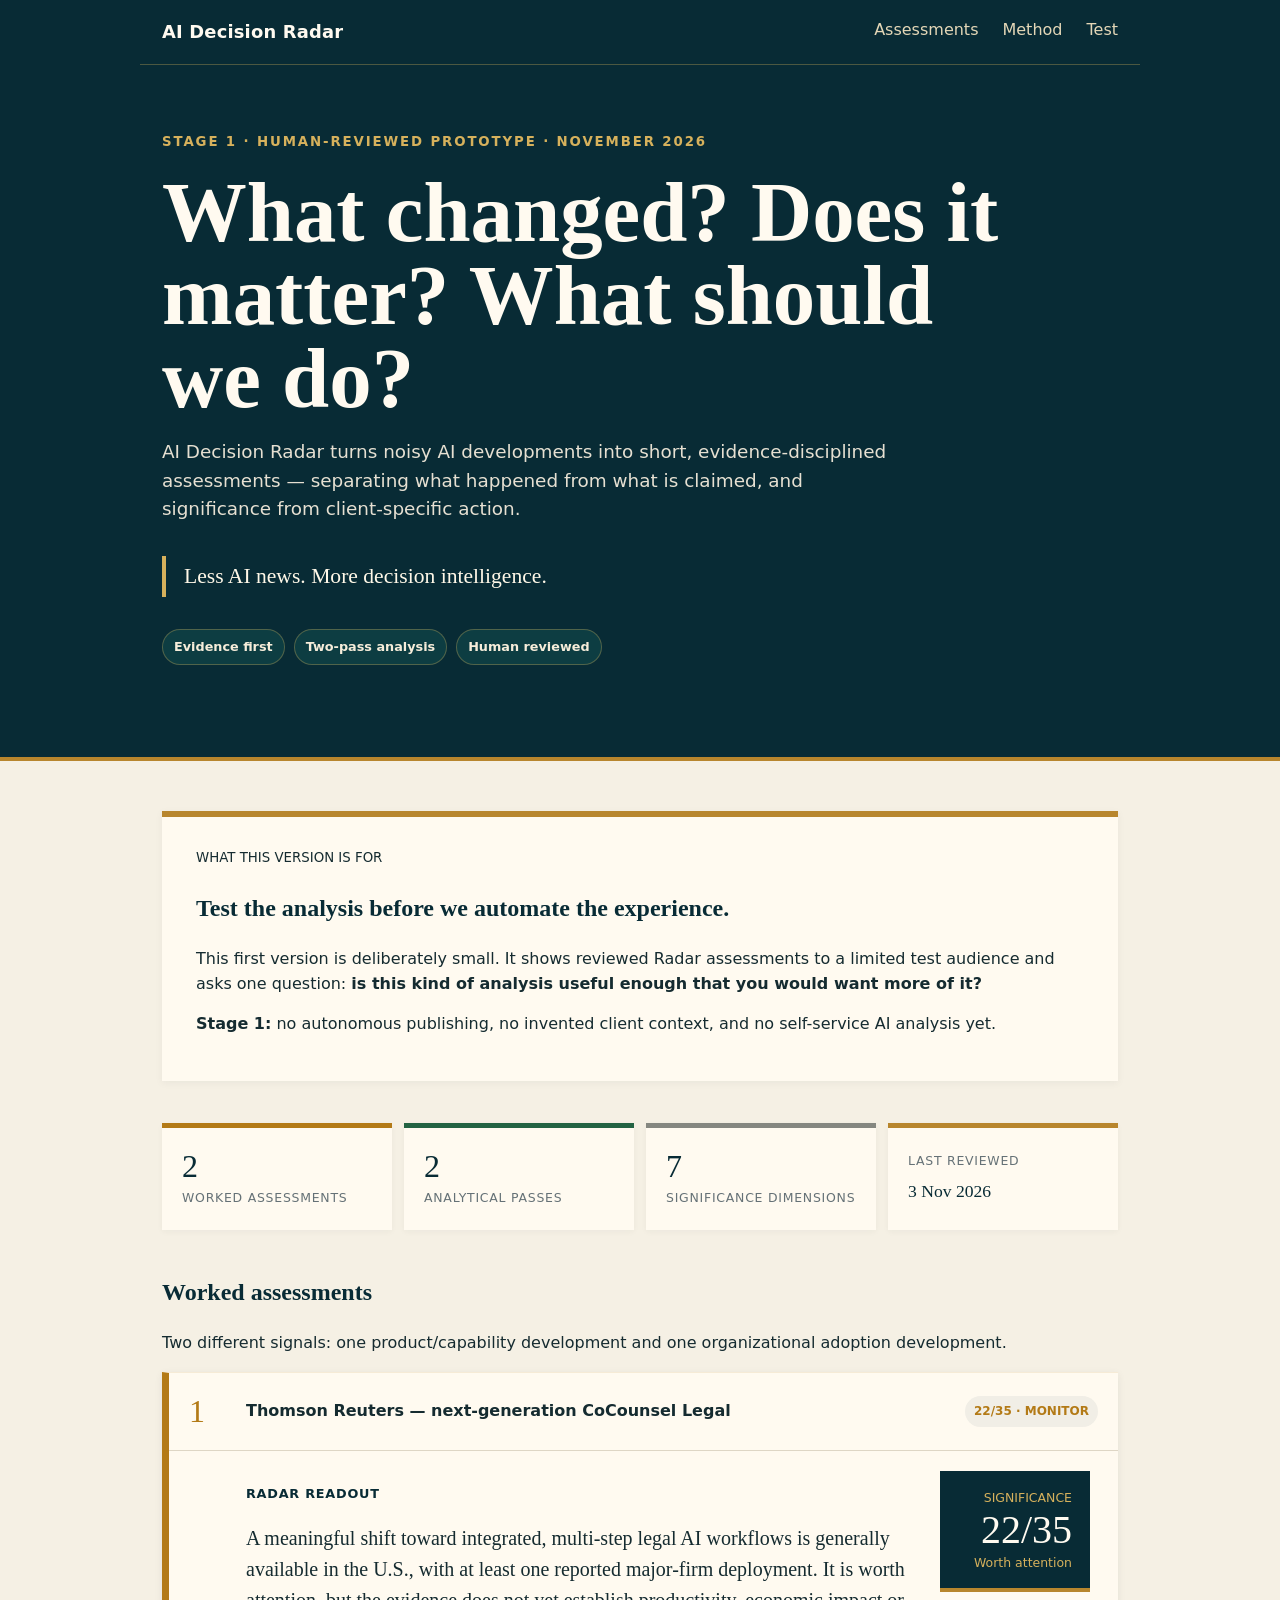
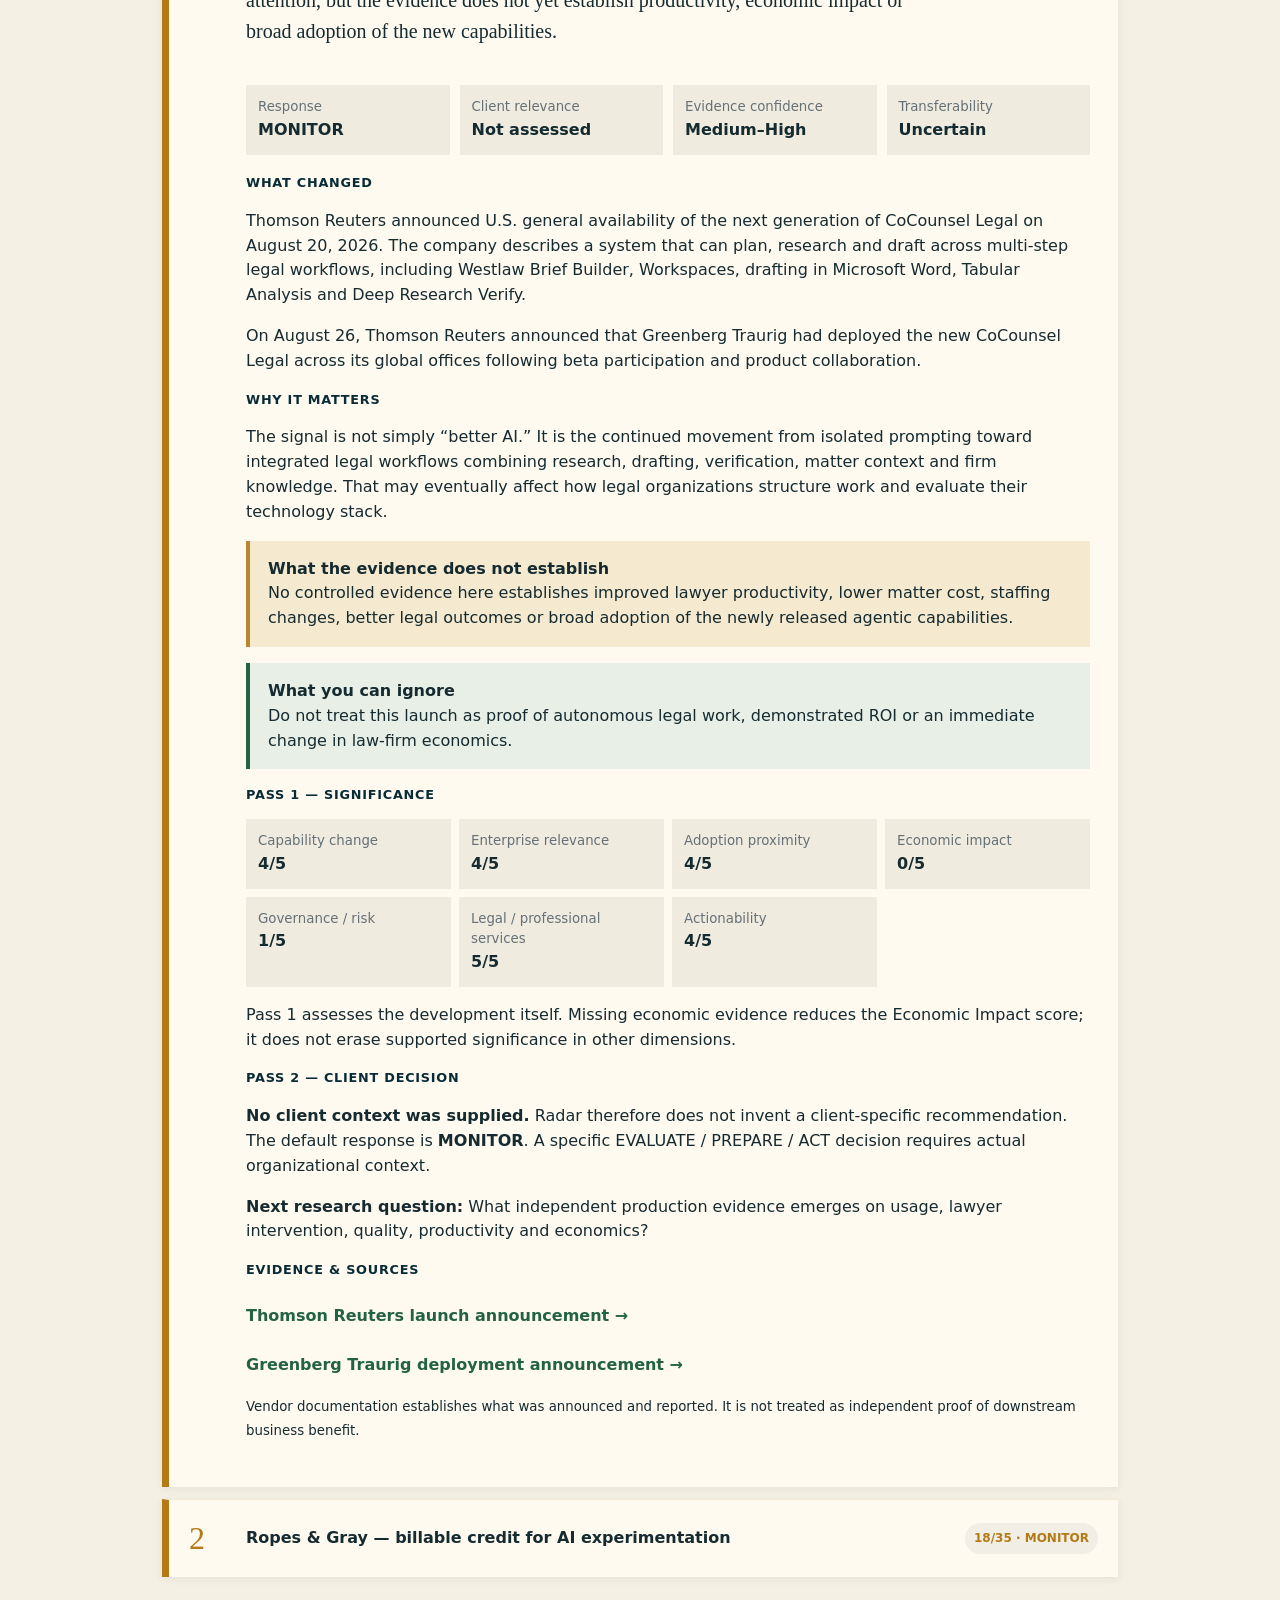
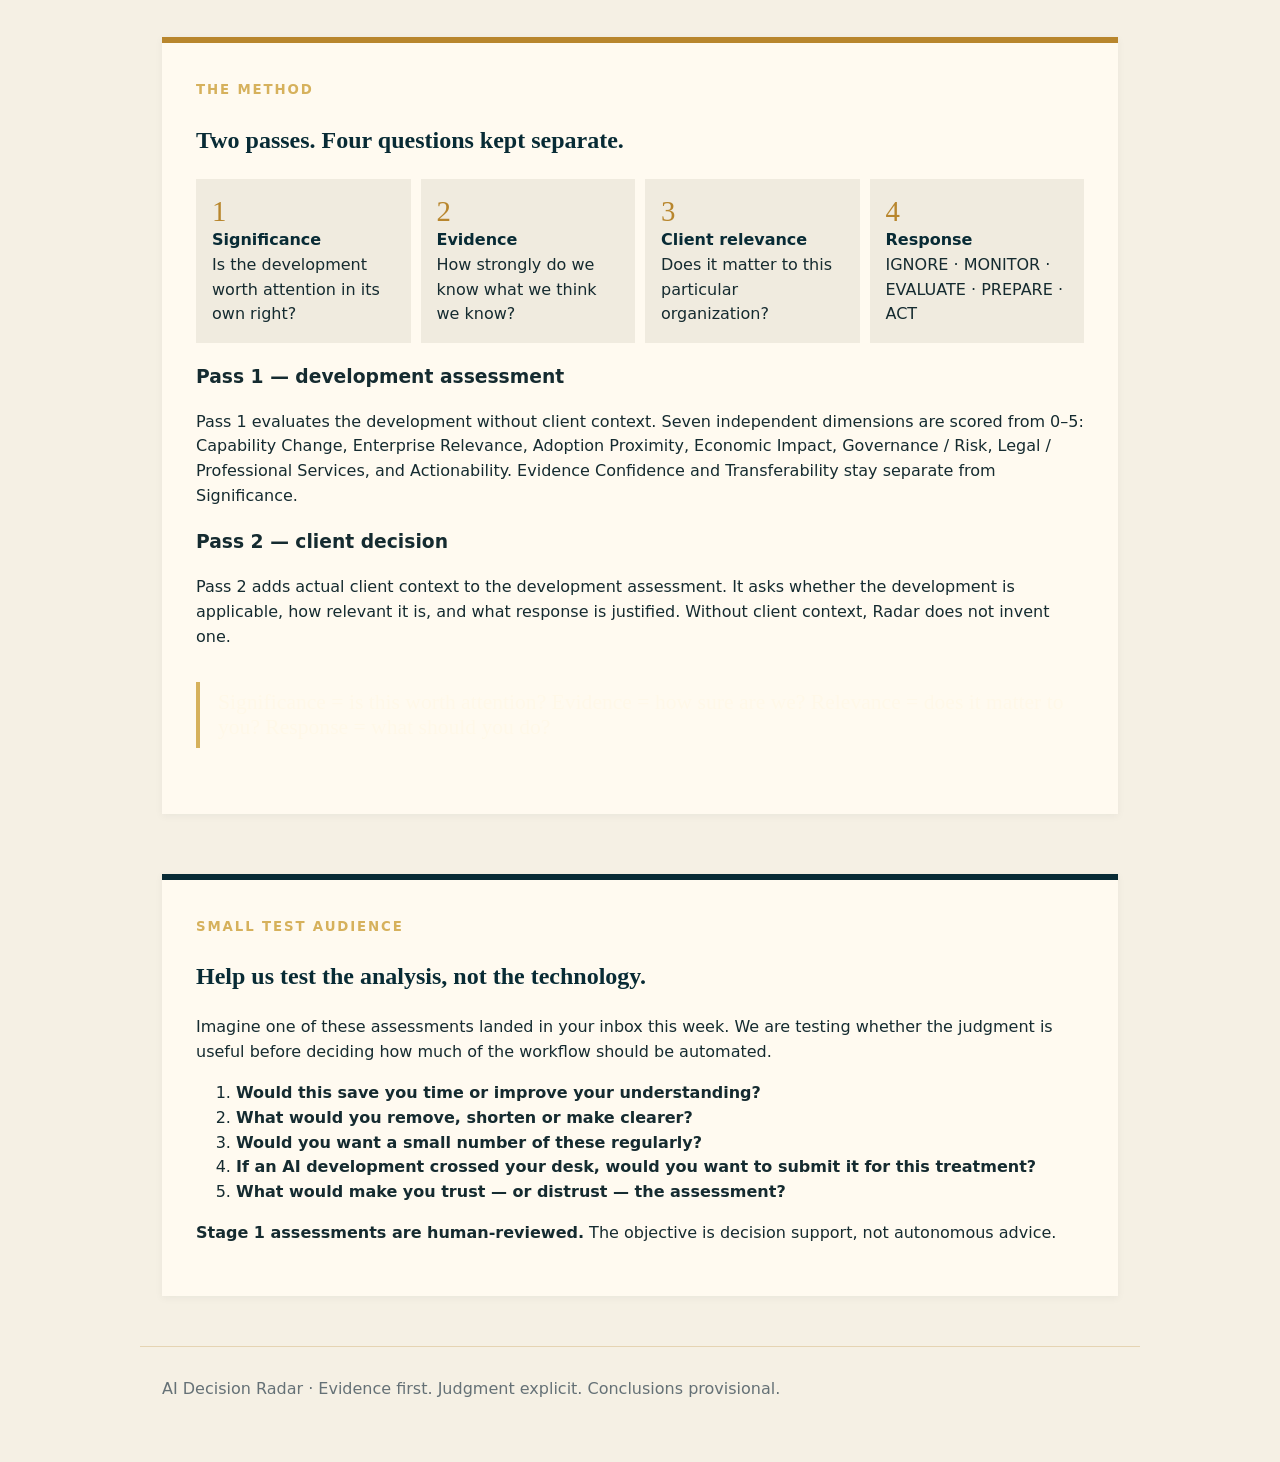
==== radar/index.html @ f551fff0 "Add AI Decision Radar Stage 1 prototype" ====
<!doctype html>
<html lang="en">
<head>
<meta charset="utf-8">
<meta name="viewport" content="width=device-width,initial-scale=1">
<meta name="description" content="AI Decision Radar — Stage 1 human-reviewed prototype.">
<title>AI Decision Radar — Stage 1</title>
<link rel="stylesheet" href="../styles.css">
<style>
.radar-note{background:#fffaf0;border-top:6px solid #b8862d;padding:28px 34px;margin:0 0 42px;box-shadow:0 2px 8px #082b350d}
.signal-head{display:grid;grid-template-columns:1fr auto;gap:18px;align-items:start}
.signal-score{background:#082b35;color:#fffaf0;padding:14px 18px;min-width:150px;text-align:right;border-bottom:4px solid #b8862d}
.signal-score strong{display:block;font:2.5rem Georgia;line-height:1}.signal-score span{font-size:.78rem;color:#d6b15c}
.four{display:grid;grid-template-columns:repeat(4,1fr);gap:10px;margin:18px 0}
.four div,.score7 div{background:#f0ebdf;padding:12px}
.four small,.score7 small{display:block;color:#657176}.score7{display:grid;grid-template-columns:repeat(4,1fr);gap:8px;margin:14px 0}
.call{padding:16px 18px;border-left:4px solid #b8862d;background:#f5ead0;margin:16px 0}.good{border-left-color:#236343;background:#e8efe7}
.method4{display:grid;grid-template-columns:repeat(4,1fr);gap:10px}.method4 div{background:#f0ebdf;padding:16px}.method4 b{display:block;font:1.8rem Georgia;color:#b8862d}.method4 strong{display:block;color:#082b35}
@media(max-width:700px){.signal-head,.four,.score7,.method4{grid-template-columns:1fr 1fr}.signal-score{text-align:left}}
@media(max-width:460px){.signal-head,.four,.score7,.method4{grid-template-columns:1fr}}
</style>
</head>
<body>
<header>
<nav><b>AI Decision Radar</b><a href="#assessments">Assessments</a><a href="#method">Method</a><a href="#test">Test</a></nav>
<section class="hero">
<small>STAGE 1 · HUMAN-REVIEWED PROTOTYPE · NOVEMBER 2026</small>
<h1>What changed? Does it matter? What should we do?</h1>
<p>AI Decision Radar turns noisy AI developments into short, evidence-disciplined assessments — separating what happened from what is claimed, and significance from client-specific action.</p>
<blockquote>Less AI news. More decision intelligence.</blockquote>
<p class="legend"><i>Evidence first</i><i>Two-pass analysis</i><i>Human reviewed</i></p>
</section>
</header>

<main>
<section class="radar-note">
<small>WHAT THIS VERSION IS FOR</small>
<h2>Test the analysis before we automate the experience.</h2>
<p>This first version is deliberately small. It shows reviewed Radar assessments to a limited test audience and asks one question: <b>is this kind of analysis useful enough that you would want more of it?</b></p>
<p><b>Stage 1:</b> no autonomous publishing, no invented client context, and no self-service AI analysis yet.</p>
</section>

<section class="dashboard">
<div class="metric emerging"><strong>2</strong><span>Worked assessments</span></div>
<div class="metric established"><strong>2</strong><span>Analytical passes</span></div>
<div class="metric speculative"><strong>7</strong><span>Significance dimensions</span></div>
<div class="metric updated"><span>Last reviewed</span><strong>3 Nov 2026</strong></div>
</section>

<section id="assessments">
<h2>Worked assessments</h2>
<p>Two different signals: one product/capability development and one organizational adoption development.</p>

<details class="rung emerging" open>
<summary><span>1</span><strong>Thomson Reuters — next-generation CoCounsel Legal</strong><em>22/35 · MONITOR</em></summary>
<div>
<div class="signal-head">
<div>
<h3>Radar readout</h3>
<p class="lead">A meaningful shift toward integrated, multi-step legal AI workflows is generally available in the U.S., with at least one reported major-firm deployment. It is worth attention, but the evidence does not yet establish productivity, economic impact or broad adoption of the new capabilities.</p>
</div>
<div class="signal-score"><span>SIGNIFICANCE</span><strong>22/35</strong><span>Worth attention</span></div>
</div>

<div class="four">
<div><small>Response</small><b>MONITOR</b></div>
<div><small>Client relevance</small><b>Not assessed</b></div>
<div><small>Evidence confidence</small><b>Medium–High</b></div>
<div><small>Transferability</small><b>Uncertain</b></div>
</div>

<h3>What changed</h3>
<p>Thomson Reuters announced U.S. general availability of the next generation of CoCounsel Legal on August 20, 2026. The company describes a system that can plan, research and draft across multi-step legal workflows, including Westlaw Brief Builder, Workspaces, drafting in Microsoft Word, Tabular Analysis and Deep Research Verify.</p>
<p>On August 26, Thomson Reuters announced that Greenberg Traurig had deployed the new CoCounsel Legal across its global offices following beta participation and product collaboration.</p>

<h3>Why it matters</h3>
<p>The signal is not simply “better AI.” It is the continued movement from isolated prompting toward integrated legal workflows combining research, drafting, verification, matter context and firm knowledge. That may eventually affect how legal organizations structure work and evaluate their technology stack.</p>

<div class="call"><b>What the evidence does not establish</b><br>No controlled evidence here establishes improved lawyer productivity, lower matter cost, staffing changes, better legal outcomes or broad adoption of the newly released agentic capabilities.</div>
<div class="call good"><b>What you can ignore</b><br>Do not treat this launch as proof of autonomous legal work, demonstrated ROI or an immediate change in law-firm economics.</div>

<h3>Pass 1 — significance</h3>
<div class="score7">
<div><small>Capability change</small><b>4/5</b></div>
<div><small>Enterprise relevance</small><b>4/5</b></div>
<div><small>Adoption proximity</small><b>4/5</b></div>
<div><small>Economic impact</small><b>0/5</b></div>
<div><small>Governance / risk</small><b>1/5</b></div>
<div><small>Legal / professional services</small><b>5/5</b></div>
<div><small>Actionability</small><b>4/5</b></div>
</div>
<p>Pass 1 assesses the development itself. Missing economic evidence reduces the Economic Impact score; it does not erase supported significance in other dimensions.</p>

<h3>Pass 2 — client decision</h3>
<p><b>No client context was supplied.</b> Radar therefore does not invent a client-specific recommendation. The default response is <b>MONITOR</b>. A specific EVALUATE / PREPARE / ACT decision requires actual organizational context.</p>
<p><b>Next research question:</b> What independent production evidence emerges on usage, lawyer intervention, quality, productivity and economics?</p>

<h3>Evidence & sources</h3>
<p><a class="record-link" href="https://www.thomsonreuters.com/en/press-releases/2026/august/thomson-reuters-launches-next-generation-of-cocounsel-legal-the-ai-ecosystem-built-for-legal-professionals" target="_blank" rel="noopener">Thomson Reuters launch announcement →</a></p>
<p><a class="record-link" href="https://www.thomsonreuters.com/en/press-releases/2026/august/greenberg-traurig-deploys-the-next-generation-of-cocounsel-legal" target="_blank" rel="noopener">Greenberg Traurig deployment announcement →</a></p>
<p><small>Vendor documentation establishes what was announced and reported. It is not treated as independent proof of downstream business benefit.</small></p>
</div>
</details>

<details class="rung emerging">
<summary><span>2</span><strong>Ropes &amp; Gray — billable credit for AI experimentation</strong><em>18/35 · MONITOR</em></summary>
<div>
<div class="signal-head">
<div>
<h3>Radar readout</h3>
<p class="lead">There is no technology breakthrough here. The signal is organizational: a major firm is changing the incentives around AI learning and experimentation by allowing substantial billable-hour credit. That may matter more to real adoption than another product announcement, but it does not establish ROI or an industry-wide shift.</p>
</div>
<div class="signal-score"><span>SIGNIFICANCE</span><strong>18/35</strong><span>Adoption signal</span></div>
</div>

<div class="four">
<div><small>Response</small><b>MONITOR</b></div>
<div><small>Client relevance</small><b>Not assessed</b></div>
<div><small>Evidence confidence</small><b>Medium–High</b></div>
<div><small>Transferability</small><b>Unknown</b></div>
</div>

<h3>What changed</h3>
<p>Reuters reported on October 8, 2026 that Ropes &amp; Gray would allow more than 1,000 associates and counsel to count up to 100 hours of AI experimentation and training toward annual billing requirements. The report said the firm had devoted more than 35,000 associate hours to AI work during 2026.</p>

<h3>Why it matters</h3>
<p>Billable-hour expectations create a practical disincentive to spend time learning tools whose value is not yet certain. Crediting AI experimentation changes that incentive structure and treats AI fluency as professional development rather than extracurricular innovation work. This is an adoption signal, not a capability signal.</p>

<div class="call"><b>What the evidence does not establish</b><br>The reported investment of lawyer time does not establish higher profitability, better legal work, lower staffing requirements, improved productivity or client benefit.</div>
<div class="call good"><b>What you can ignore</b><br>Do not translate “35,000 hours invested” into demonstrated ROI. It is evidence of commitment and experimentation, not evidence of economic return.</div>

<h3>Pass 1 — significance</h3>
<div class="score7">
<div><small>Capability change</small><b>0/5</b></div>
<div><small>Enterprise relevance</small><b>4/5</b></div>
<div><small>Adoption proximity</small><b>4/5</b></div>
<div><small>Economic impact</small><b>0/5</b></div>
<div><small>Governance / risk</small><b>1/5</b></div>
<div><small>Legal / professional services</small><b>5/5</b></div>
<div><small>Actionability</small><b>4/5</b></div>
</div>
<p>The framework can score an organizational change as significant even when Capability Change is zero. The dimensions are independent.</p>

<h3>Pass 2 — client decision</h3>
<p><b>No client context was supplied.</b> Radar does not infer that another firm should copy the policy. The default response is <b>MONITOR</b>.</p>
<p><b>Next research question:</b> Do comparable firms change billable-credit systems, evaluation criteria or training structures — and do any publish evidence of resulting productivity or client-delivery effects?</p>

<h3>Evidence & sources</h3>
<p><a class="record-link" href="https://www.reuters.com/legal/legalindustry/law-firms-give-lawyers-time-off-billing-grind-test-drive-ai-2026-10-08/" target="_blank" rel="noopener">Reuters reporting, 8 Oct 2026 →</a></p>
<p><small>The policy is evidence of investment and changed incentives. It is not treated as evidence that AI has already produced the business benefits firms hope to achieve.</small></p>
</div>
</details>
</section>

<section class="panel" id="method">
<small>THE METHOD</small>
<h2>Two passes. Four questions kept separate.</h2>
<div class="method4">
<div><b>1</b><strong>Significance</strong><span>Is the development worth attention in its own right?</span></div>
<div><b>2</b><strong>Evidence</strong><span>How strongly do we know what we think we know?</span></div>
<div><b>3</b><strong>Client relevance</strong><span>Does it matter to this particular organization?</span></div>
<div><b>4</b><strong>Response</strong><span>IGNORE · MONITOR · EVALUATE · PREPARE · ACT</span></div>
</div>
<h3>Pass 1 — development assessment</h3>
<p>Pass 1 evaluates the development without client context. Seven independent dimensions are scored from 0–5: Capability Change, Enterprise Relevance, Adoption Proximity, Economic Impact, Governance / Risk, Legal / Professional Services, and Actionability. Evidence Confidence and Transferability stay separate from Significance.</p>
<h3>Pass 2 — client decision</h3>
<p>Pass 2 adds actual client context to the development assessment. It asks whether the development is applicable, how relevant it is, and what response is justified. Without client context, Radar does not invent one.</p>
<blockquote>Significance = is this worth attention? Evidence = how sure are we? Relevance = does it matter to you? Response = what should you do?</blockquote>
</section>

<section class="panel" id="test">
<small>SMALL TEST AUDIENCE</small>
<h2>Help us test the analysis, not the technology.</h2>
<p>Imagine one of these assessments landed in your inbox this week. We are testing whether the judgment is useful before deciding how much of the workflow should be automated.</p>
<ol>
<li><b>Would this save you time or improve your understanding?</b></li>
<li><b>What would you remove, shorten or make clearer?</b></li>
<li><b>Would you want a small number of these regularly?</b></li>
<li><b>If an AI development crossed your desk, would you want to submit it for this treatment?</b></li>
<li><b>What would make you trust — or distrust — the assessment?</b></li>
</ol>
<p><b>Stage 1 assessments are human-reviewed.</b> The objective is decision support, not autonomous advice.</p>
</section>
</main>

<footer>AI Decision Radar · Evidence first. Judgment explicit. Conclusions provisional.</footer>
</body>
</html>
---- styles.css ----
*{box-sizing:border-box}:root{--cream:#f5f0e4;--paper:#fffaf0;--navy:#082b35;--teal:#0d3d42;--gold:#b8862d;--gold-light:#d6b15c;--green:#236343;--green-soft:#e8efe7;--amber:#b37a16;--amber-soft:#f5ead0;--grey:#858780;--grey-soft:#eeece5;--ink:#152b30;--muted:#657176}body{margin:0;background:var(--cream);color:var(--ink);font:16px/1.55 system-ui,sans-serif}header{background:var(--navy);color:var(--paper);border-bottom:4px solid var(--gold)}nav,main,.hero,footer{max-width:1000px;margin:auto}nav{padding:18px 22px;display:flex;gap:24px;border-bottom:1px solid #d6b15c55}nav b{margin-right:auto;font-size:1.12rem;letter-spacing:.01em}nav a{color:#e4d7b7;text-decoration:none}.hero{padding:64px 22px 74px}.hero small,.panel small{letter-spacing:.14em;font-weight:800;color:var(--gold-light)}h1,h2{font-family:Georgia,serif;color:var(--navy)}header h1{color:var(--paper)}h1{font-size:clamp(2.7rem,7vw,5.3rem);line-height:.98;max-width:850px;margin:.2em 0}.hero>p{max-width:750px;font-size:1.15rem;color:#e6e0d2}blockquote{border-left:4px solid var(--gold-light);margin:32px 0;padding:8px 18px;font:1.35rem Georgia;color:#fff8e8}.legend{display:flex;gap:9px;flex-wrap:wrap}.legend i{font-style:normal;background:var(--teal);border:1px solid #d6b15c55;padding:7px 11px;border-radius:99px;font-size:.8rem;font-weight:700;color:#f6edda}main{padding:50px 22px}.rung{--a:var(--grey);background:var(--paper);margin:12px 0;border-left:7px solid var(--a);box-shadow:0 2px 8px #082b3512;border-top:1px solid #b8862d22}.rung.established{--a:var(--green)}.rung.emerging{--a:var(--amber)}.rung.speculative{--a:var(--grey)}summary{cursor:pointer;display:grid;grid-template-columns:42px 1fr auto;gap:15px;align-items:center;padding:20px;list-style:none}summary span{font:2rem Georgia;color:var(--a)}summary em{font-style:normal;font-size:.75rem;font-weight:800;color:var(--a);background:#f1eee6;padding:6px 9px;border-radius:99px}.rung>div{border-top:1px solid #ded6c5;padding:20px 28px 28px 77px}.rung h3{font-size:.8rem;text-transform:uppercase;letter-spacing:.06em;color:var(--navy)}.panel{margin-top:60px;background:var(--paper);padding:34px;border-top:6px solid var(--navy);box-shadow:0 2px 8px #082b350d}.panel#method{border-top-color:var(--gold)}footer{padding:30px 22px 60px;color:var(--muted);border-top:1px solid #b8862d44}.dashboard{display:grid;grid-template-columns:repeat(4,1fr);gap:12px;margin:0 0 44px}.metric{background:var(--paper);padding:20px;border:0;border-top:5px solid var(--navy);box-shadow:0 2px 6px #082b350a;text-align:left;font:inherit;color:inherit}.metric strong{display:block;font:2rem Georgia;color:var(--navy)}.metric span{font-size:.78rem;text-transform:uppercase;letter-spacing:.06em;color:var(--muted)}.metric.established{border-color:var(--green)}.metric.emerging{border-color:var(--amber)}.metric.speculative{border-color:var(--grey)}.metric.updated{border-color:var(--gold)}.metric.updated strong{font-size:1.1rem;margin-top:8px}.filter-metric{cursor:pointer;transition:transform .15s ease,box-shadow .15s ease,background .15s ease}.filter-metric:hover,.filter-metric:focus-visible{transform:translateY(-2px);box-shadow:0 5px 14px #082b3520;outline:none}.filter-metric.active{background:#f3ead6;box-shadow:0 0 0 2px var(--gold),0 4px 12px #082b3518}.filter-status{margin:-22px 0 20px;padding:10px 14px;background:#eee6d6;border-left:4px solid var(--gold);font-size:.88rem;color:var(--muted)}.record-link{display:inline-block;margin-top:8px;font-weight:750;color:var(--green);text-decoration:none}.record-header nav b a{color:var(--paper)}.record-shell{max-width:860px}.back-link{display:inline-block;margin-bottom:24px;color:var(--muted);text-decoration:none}.record-card{background:var(--paper);box-shadow:0 2px 10px #082b3510;border-top:3px solid var(--gold)}.record-kicker{padding:22px 34px 0;font-size:.75rem;letter-spacing:.12em;font-weight:800;color:var(--gold)}.record-title{padding:4px 34px 30px;border-bottom:1px solid #ded6c5}.record-title h1{font-size:clamp(2.2rem,6vw,4rem);margin:.2em 0}.status{display:inline-block;padding:7px 11px;border-radius:99px;font-size:.8rem;font-weight:800;background:var(--green-soft);color:var(--green)}.record-card section{padding:28px 34px;border-bottom:1px solid #e5dece}.record-card section h2{margin-top:0;font-size:1.45rem}.lead{font:1.25rem/1.55 Georgia}.evidence-item{padding:16px 0;border-bottom:1px solid #e8e1d3}.evidence-item:last-child{border-bottom:0}.evidence-item h3{margin-bottom:4px;color:var(--navy)}.evidence-item h3 small{font-weight:500;color:var(--muted)}.evidence-item p{margin-top:4px}.evidence-item a,.record-card section a{color:var(--green)}.history{padding-left:20px}.record-nav{padding:24px 34px;max-width:none}.record-nav a:last-child{margin-left:auto;color:var(--green)}.record-nav a:first-child{color:var(--muted)}@media(max-width:650px){nav{padding:18px 22px}nav b{font-size:1.35rem;line-height:1.15}nav a{display:none}summary{grid-template-columns:32px 1fr}summary em{grid-column:2;width:max-content}.rung>div{padding:18px}.dashboard{grid-template-columns:1fr 1fr}.metric{min-height:126px}.record-card section,.record-title,.record-kicker{padding-left:22px;padding-right:22px}.record-header nav b a{display:block}}
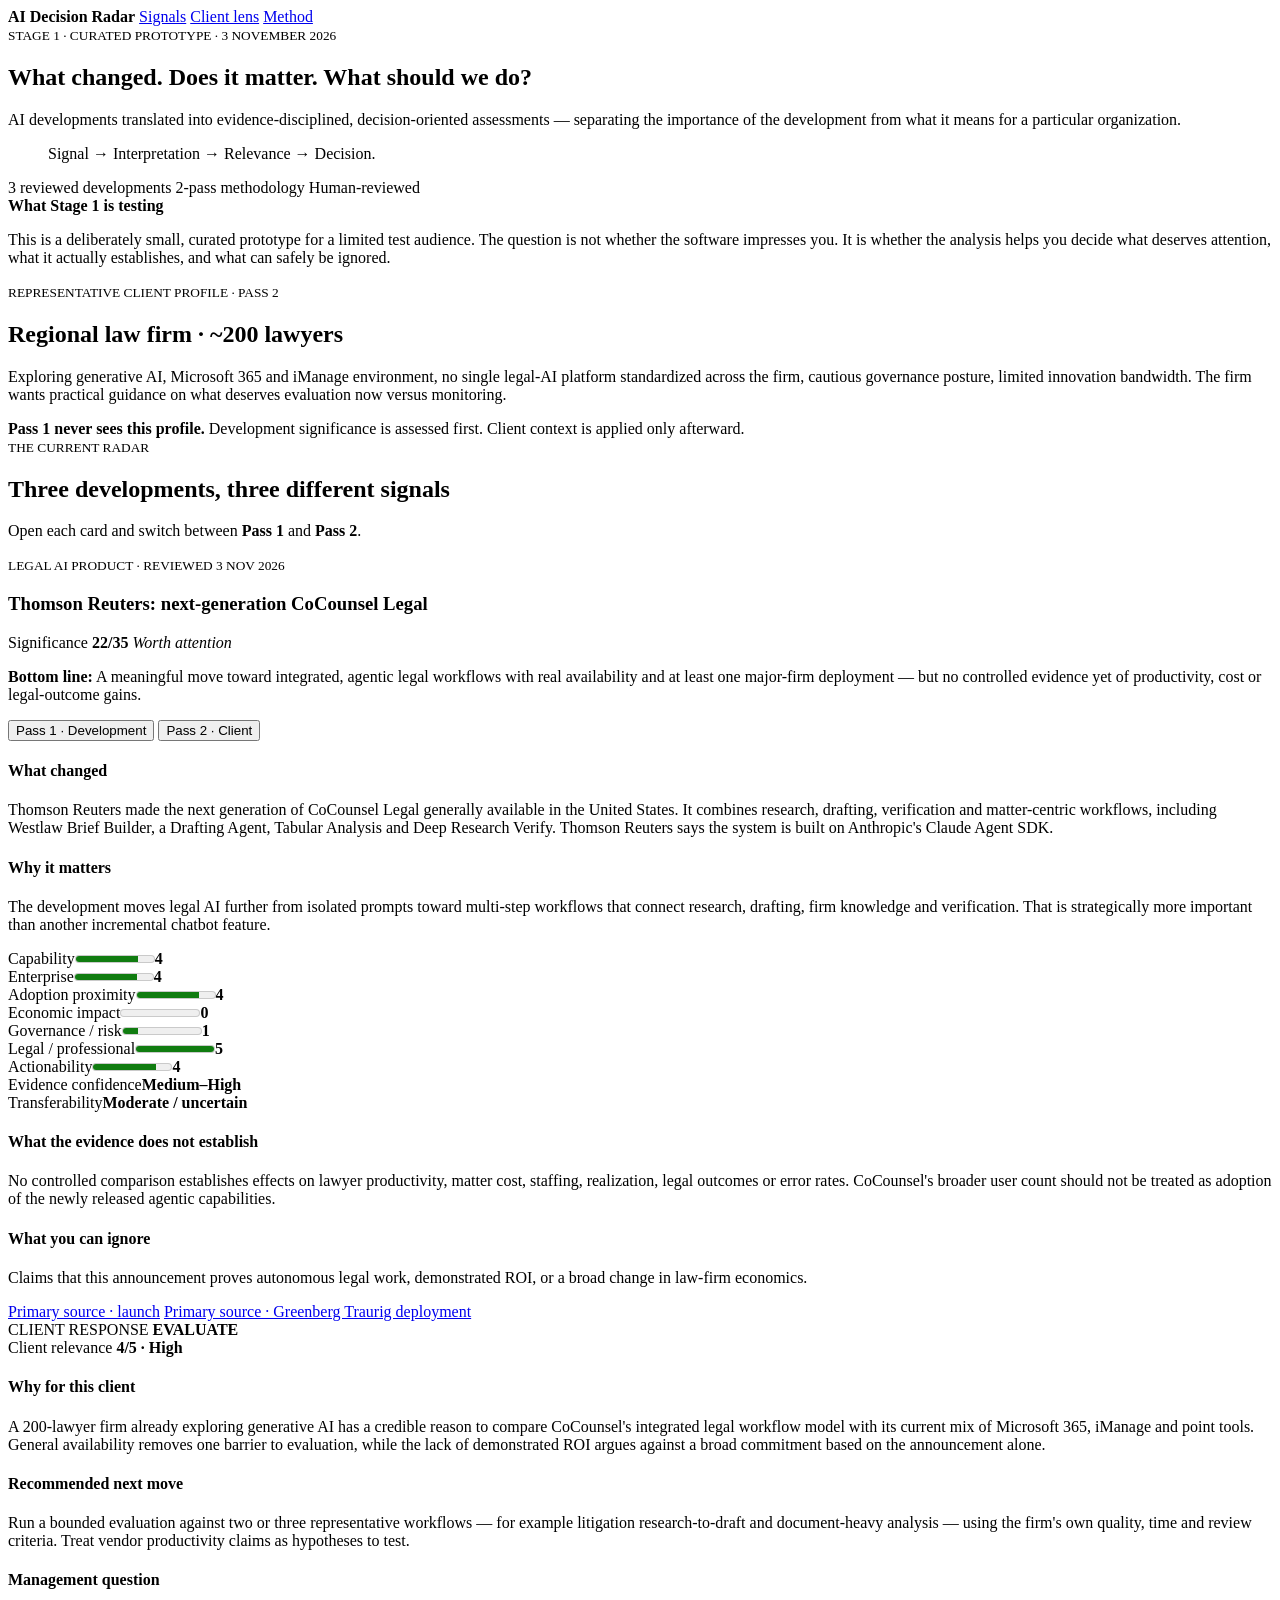
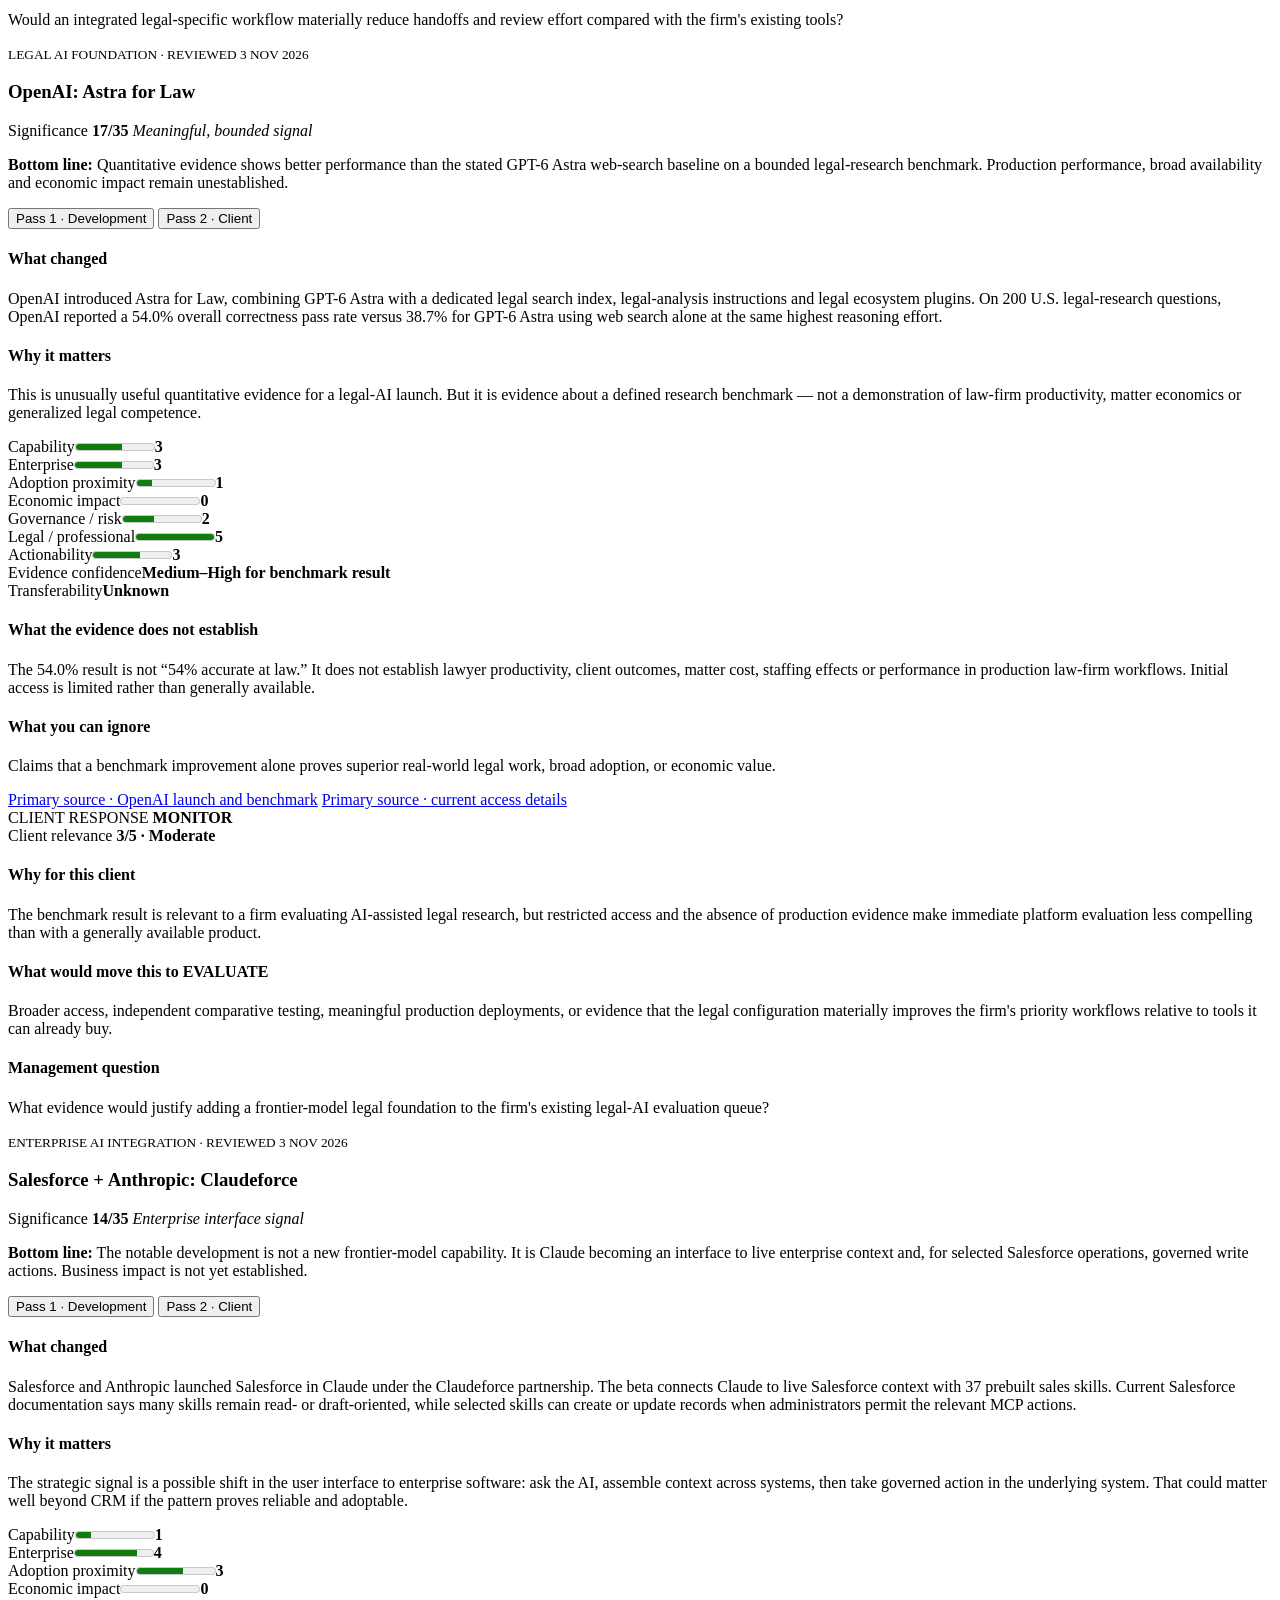
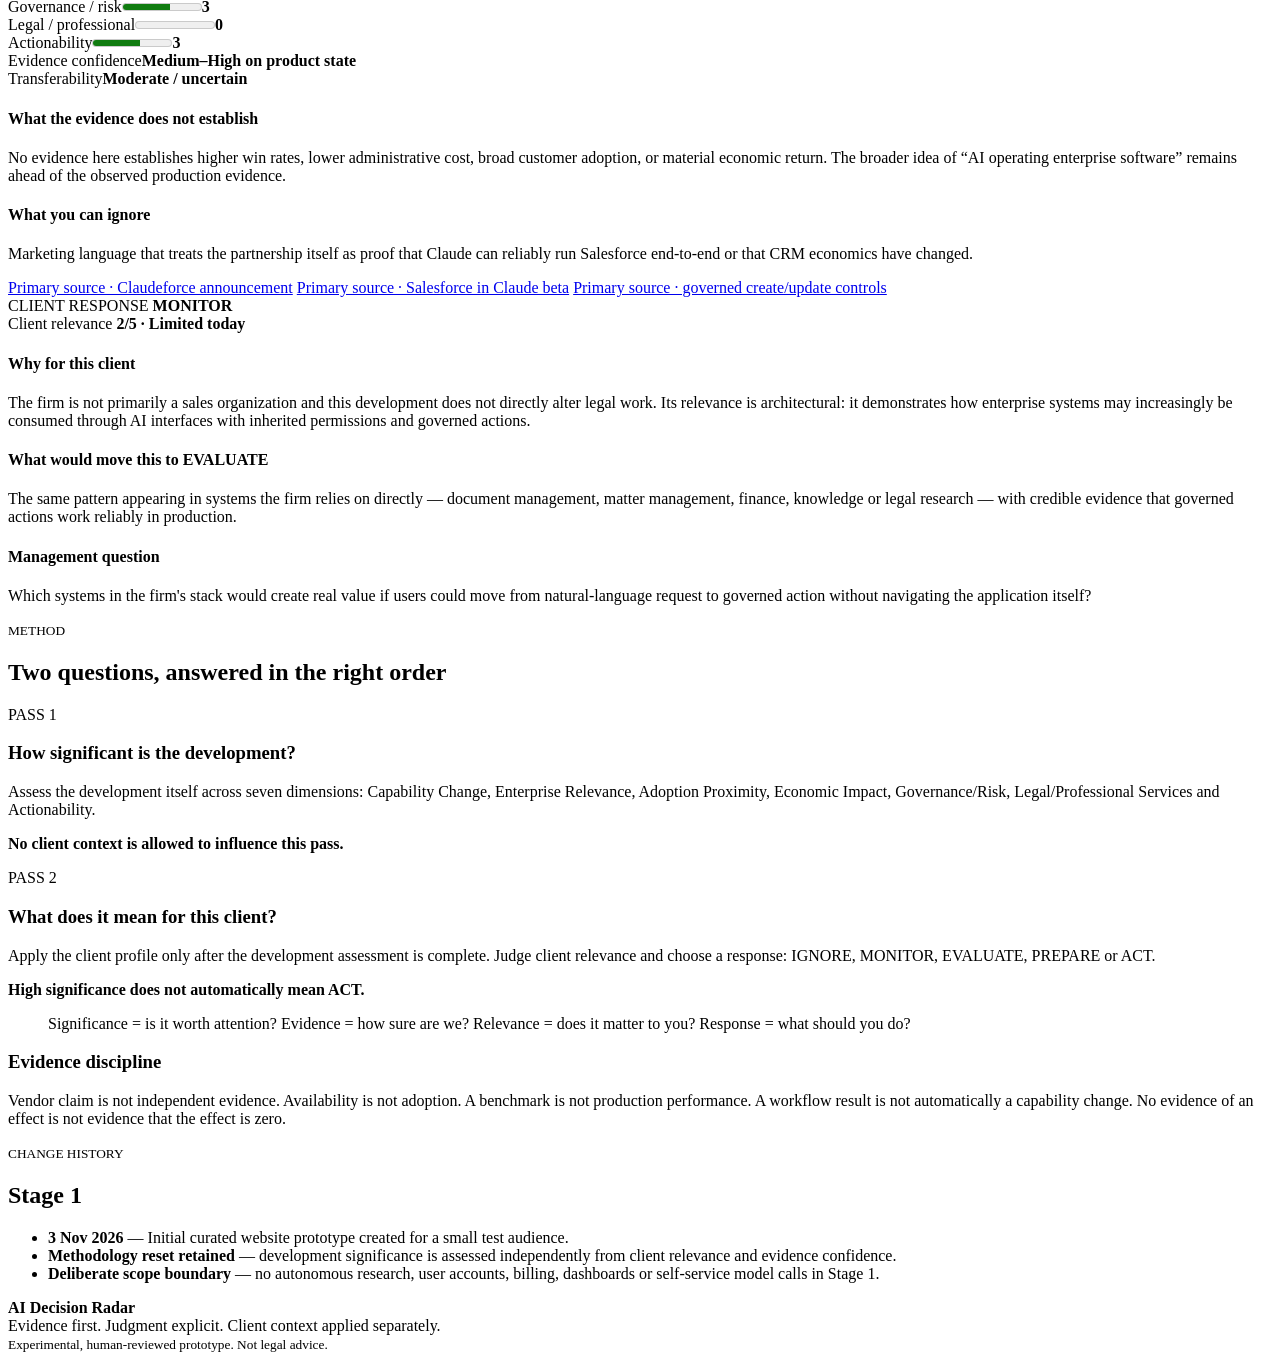
==== commit e83bb786: "Add Stage 1 AI Decision Radar website" ====
--- a/radar/index.html
+++ b/radar/index.html
@@ -1,188 +1,367 @@
 <!doctype html>
 <html lang="en">
 <head>
-<meta charset="utf-8">
-<meta name="viewport" content="width=device-width,initial-scale=1">
-<meta name="description" content="AI Decision Radar — Stage 1 human-reviewed prototype.">
-<title>AI Decision Radar — Stage 1</title>
-<link rel="stylesheet" href="../styles.css">
-<style>
-.radar-note{background:#fffaf0;border-top:6px solid #b8862d;padding:28px 34px;margin:0 0 42px;box-shadow:0 2px 8px #082b350d}
-.signal-head{display:grid;grid-template-columns:1fr auto;gap:18px;align-items:start}
-.signal-score{background:#082b35;color:#fffaf0;padding:14px 18px;min-width:150px;text-align:right;border-bottom:4px solid #b8862d}
-.signal-score strong{display:block;font:2.5rem Georgia;line-height:1}.signal-score span{font-size:.78rem;color:#d6b15c}
-.four{display:grid;grid-template-columns:repeat(4,1fr);gap:10px;margin:18px 0}
-.four div,.score7 div{background:#f0ebdf;padding:12px}
-.four small,.score7 small{display:block;color:#657176}.score7{display:grid;grid-template-columns:repeat(4,1fr);gap:8px;margin:14px 0}
-.call{padding:16px 18px;border-left:4px solid #b8862d;background:#f5ead0;margin:16px 0}.good{border-left-color:#236343;background:#e8efe7}
-.method4{display:grid;grid-template-columns:repeat(4,1fr);gap:10px}.method4 div{background:#f0ebdf;padding:16px}.method4 b{display:block;font:1.8rem Georgia;color:#b8862d}.method4 strong{display:block;color:#082b35}
-@media(max-width:700px){.signal-head,.four,.score7,.method4{grid-template-columns:1fr 1fr}.signal-score{text-align:left}}
-@media(max-width:460px){.signal-head,.four,.score7,.method4{grid-template-columns:1fr}}
-</style>
+  <meta charset="utf-8">
+  <meta name="viewport" content="width=device-width,initial-scale=1">
+  <meta name="description" content="AI Decision Radar — curated, evidence-disciplined AI developments translated into significance, relevance and decisions.">
+  <title>AI Decision Radar — Stage 1</title>
+  <link rel="stylesheet" href="styles.css">
 </head>
 <body>
 <header>
-<nav><b>AI Decision Radar</b><a href="#assessments">Assessments</a><a href="#method">Method</a><a href="#test">Test</a></nav>
-<section class="hero">
-<small>STAGE 1 · HUMAN-REVIEWED PROTOTYPE · NOVEMBER 2026</small>
-<h1>What changed? Does it matter? What should we do?</h1>
-<p>AI Decision Radar turns noisy AI developments into short, evidence-disciplined assessments — separating what happened from what is claimed, and significance from client-specific action.</p>
-<blockquote>Less AI news. More decision intelligence.</blockquote>
-<p class="legend"><i>Evidence first</i><i>Two-pass analysis</i><i>Human reviewed</i></p>
-</section>
+  <nav>
+    <b>AI Decision Radar</b>
+    <a href="#signals">Signals</a>
+    <a href="#client">Client lens</a>
+    <a href="#method">Method</a>
+  </nav>
+  <section class="hero">
+    <small>STAGE 1 · CURATED PROTOTYPE · 3 NOVEMBER 2026</small>
+    <h1>What changed. Does it matter. What should we do?</h1>
+    <p>AI developments translated into evidence-disciplined, decision-oriented assessments — separating the importance of the development from what it means for a particular organization.</p>
+    <blockquote>Signal → Interpretation → Relevance → Decision.</blockquote>
+    <div class="hero-chips">
+      <span>3 reviewed developments</span>
+      <span>2-pass methodology</span>
+      <span>Human-reviewed</span>
+    </div>
+  </section>
 </header>
 
 <main>
-<section class="radar-note">
-<small>WHAT THIS VERSION IS FOR</small>
-<h2>Test the analysis before we automate the experience.</h2>
-<p>This first version is deliberately small. It shows reviewed Radar assessments to a limited test audience and asks one question: <b>is this kind of analysis useful enough that you would want more of it?</b></p>
-<p><b>Stage 1:</b> no autonomous publishing, no invented client context, and no self-service AI analysis yet.</p>
-</section>
-
-<section class="dashboard">
-<div class="metric emerging"><strong>2</strong><span>Worked assessments</span></div>
-<div class="metric established"><strong>2</strong><span>Analytical passes</span></div>
-<div class="metric speculative"><strong>7</strong><span>Significance dimensions</span></div>
-<div class="metric updated"><span>Last reviewed</span><strong>3 Nov 2026</strong></div>
-</section>
-
-<section id="assessments">
-<h2>Worked assessments</h2>
-<p>Two different signals: one product/capability development and one organizational adoption development.</p>
-
-<details class="rung emerging" open>
-<summary><span>1</span><strong>Thomson Reuters — next-generation CoCounsel Legal</strong><em>22/35 · MONITOR</em></summary>
-<div>
-<div class="signal-head">
-<div>
-<h3>Radar readout</h3>
-<p class="lead">A meaningful shift toward integrated, multi-step legal AI workflows is generally available in the U.S., with at least one reported major-firm deployment. It is worth attention, but the evidence does not yet establish productivity, economic impact or broad adoption of the new capabilities.</p>
-</div>
-<div class="signal-score"><span>SIGNIFICANCE</span><strong>22/35</strong><span>Worth attention</span></div>
-</div>
-
-<div class="four">
-<div><small>Response</small><b>MONITOR</b></div>
-<div><small>Client relevance</small><b>Not assessed</b></div>
-<div><small>Evidence confidence</small><b>Medium–High</b></div>
-<div><small>Transferability</small><b>Uncertain</b></div>
-</div>
-
-<h3>What changed</h3>
-<p>Thomson Reuters announced U.S. general availability of the next generation of CoCounsel Legal on August 20, 2026. The company describes a system that can plan, research and draft across multi-step legal workflows, including Westlaw Brief Builder, Workspaces, drafting in Microsoft Word, Tabular Analysis and Deep Research Verify.</p>
-<p>On August 26, Thomson Reuters announced that Greenberg Traurig had deployed the new CoCounsel Legal across its global offices following beta participation and product collaboration.</p>
-
-<h3>Why it matters</h3>
-<p>The signal is not simply “better AI.” It is the continued movement from isolated prompting toward integrated legal workflows combining research, drafting, verification, matter context and firm knowledge. That may eventually affect how legal organizations structure work and evaluate their technology stack.</p>
-
-<div class="call"><b>What the evidence does not establish</b><br>No controlled evidence here establishes improved lawyer productivity, lower matter cost, staffing changes, better legal outcomes or broad adoption of the newly released agentic capabilities.</div>
-<div class="call good"><b>What you can ignore</b><br>Do not treat this launch as proof of autonomous legal work, demonstrated ROI or an immediate change in law-firm economics.</div>
-
-<h3>Pass 1 — significance</h3>
-<div class="score7">
-<div><small>Capability change</small><b>4/5</b></div>
-<div><small>Enterprise relevance</small><b>4/5</b></div>
-<div><small>Adoption proximity</small><b>4/5</b></div>
-<div><small>Economic impact</small><b>0/5</b></div>
-<div><small>Governance / risk</small><b>1/5</b></div>
-<div><small>Legal / professional services</small><b>5/5</b></div>
-<div><small>Actionability</small><b>4/5</b></div>
-</div>
-<p>Pass 1 assesses the development itself. Missing economic evidence reduces the Economic Impact score; it does not erase supported significance in other dimensions.</p>
-
-<h3>Pass 2 — client decision</h3>
-<p><b>No client context was supplied.</b> Radar therefore does not invent a client-specific recommendation. The default response is <b>MONITOR</b>. A specific EVALUATE / PREPARE / ACT decision requires actual organizational context.</p>
-<p><b>Next research question:</b> What independent production evidence emerges on usage, lawyer intervention, quality, productivity and economics?</p>
-
-<h3>Evidence & sources</h3>
-<p><a class="record-link" href="https://www.thomsonreuters.com/en/press-releases/2026/august/thomson-reuters-launches-next-generation-of-cocounsel-legal-the-ai-ecosystem-built-for-legal-professionals" target="_blank" rel="noopener">Thomson Reuters launch announcement →</a></p>
-<p><a class="record-link" href="https://www.thomsonreuters.com/en/press-releases/2026/august/greenberg-traurig-deploys-the-next-generation-of-cocounsel-legal" target="_blank" rel="noopener">Greenberg Traurig deployment announcement →</a></p>
-<p><small>Vendor documentation establishes what was announced and reported. It is not treated as independent proof of downstream business benefit.</small></p>
-</div>
-</details>
-
-<details class="rung emerging">
-<summary><span>2</span><strong>Ropes &amp; Gray — billable credit for AI experimentation</strong><em>18/35 · MONITOR</em></summary>
-<div>
-<div class="signal-head">
-<div>
-<h3>Radar readout</h3>
-<p class="lead">There is no technology breakthrough here. The signal is organizational: a major firm is changing the incentives around AI learning and experimentation by allowing substantial billable-hour credit. That may matter more to real adoption than another product announcement, but it does not establish ROI or an industry-wide shift.</p>
-</div>
-<div class="signal-score"><span>SIGNIFICANCE</span><strong>18/35</strong><span>Adoption signal</span></div>
-</div>
-
-<div class="four">
-<div><small>Response</small><b>MONITOR</b></div>
-<div><small>Client relevance</small><b>Not assessed</b></div>
-<div><small>Evidence confidence</small><b>Medium–High</b></div>
-<div><small>Transferability</small><b>Unknown</b></div>
-</div>
-
-<h3>What changed</h3>
-<p>Reuters reported on October 8, 2026 that Ropes &amp; Gray would allow more than 1,000 associates and counsel to count up to 100 hours of AI experimentation and training toward annual billing requirements. The report said the firm had devoted more than 35,000 associate hours to AI work during 2026.</p>
-
-<h3>Why it matters</h3>
-<p>Billable-hour expectations create a practical disincentive to spend time learning tools whose value is not yet certain. Crediting AI experimentation changes that incentive structure and treats AI fluency as professional development rather than extracurricular innovation work. This is an adoption signal, not a capability signal.</p>
-
-<div class="call"><b>What the evidence does not establish</b><br>The reported investment of lawyer time does not establish higher profitability, better legal work, lower staffing requirements, improved productivity or client benefit.</div>
-<div class="call good"><b>What you can ignore</b><br>Do not translate “35,000 hours invested” into demonstrated ROI. It is evidence of commitment and experimentation, not evidence of economic return.</div>
-
-<h3>Pass 1 — significance</h3>
-<div class="score7">
-<div><small>Capability change</small><b>0/5</b></div>
-<div><small>Enterprise relevance</small><b>4/5</b></div>
-<div><small>Adoption proximity</small><b>4/5</b></div>
-<div><small>Economic impact</small><b>0/5</b></div>
-<div><small>Governance / risk</small><b>1/5</b></div>
-<div><small>Legal / professional services</small><b>5/5</b></div>
-<div><small>Actionability</small><b>4/5</b></div>
-</div>
-<p>The framework can score an organizational change as significant even when Capability Change is zero. The dimensions are independent.</p>
-
-<h3>Pass 2 — client decision</h3>
-<p><b>No client context was supplied.</b> Radar does not infer that another firm should copy the policy. The default response is <b>MONITOR</b>.</p>
-<p><b>Next research question:</b> Do comparable firms change billable-credit systems, evaluation criteria or training structures — and do any publish evidence of resulting productivity or client-delivery effects?</p>
-
-<h3>Evidence & sources</h3>
-<p><a class="record-link" href="https://www.reuters.com/legal/legalindustry/law-firms-give-lawyers-time-off-billing-grind-test-drive-ai-2026-10-08/" target="_blank" rel="noopener">Reuters reporting, 8 Oct 2026 →</a></p>
-<p><small>The policy is evidence of investment and changed incentives. It is not treated as evidence that AI has already produced the business benefits firms hope to achieve.</small></p>
-</div>
-</details>
-</section>
-
-<section class="panel" id="method">
-<small>THE METHOD</small>
-<h2>Two passes. Four questions kept separate.</h2>
-<div class="method4">
-<div><b>1</b><strong>Significance</strong><span>Is the development worth attention in its own right?</span></div>
-<div><b>2</b><strong>Evidence</strong><span>How strongly do we know what we think we know?</span></div>
-<div><b>3</b><strong>Client relevance</strong><span>Does it matter to this particular organization?</span></div>
-<div><b>4</b><strong>Response</strong><span>IGNORE · MONITOR · EVALUATE · PREPARE · ACT</span></div>
-</div>
-<h3>Pass 1 — development assessment</h3>
-<p>Pass 1 evaluates the development without client context. Seven independent dimensions are scored from 0–5: Capability Change, Enterprise Relevance, Adoption Proximity, Economic Impact, Governance / Risk, Legal / Professional Services, and Actionability. Evidence Confidence and Transferability stay separate from Significance.</p>
-<h3>Pass 2 — client decision</h3>
-<p>Pass 2 adds actual client context to the development assessment. It asks whether the development is applicable, how relevant it is, and what response is justified. Without client context, Radar does not invent one.</p>
-<blockquote>Significance = is this worth attention? Evidence = how sure are we? Relevance = does it matter to you? Response = what should you do?</blockquote>
-</section>
-
-<section class="panel" id="test">
-<small>SMALL TEST AUDIENCE</small>
-<h2>Help us test the analysis, not the technology.</h2>
-<p>Imagine one of these assessments landed in your inbox this week. We are testing whether the judgment is useful before deciding how much of the workflow should be automated.</p>
-<ol>
-<li><b>Would this save you time or improve your understanding?</b></li>
-<li><b>What would you remove, shorten or make clearer?</b></li>
-<li><b>Would you want a small number of these regularly?</b></li>
-<li><b>If an AI development crossed your desk, would you want to submit it for this treatment?</b></li>
-<li><b>What would make you trust — or distrust — the assessment?</b></li>
-</ol>
-<p><b>Stage 1 assessments are human-reviewed.</b> The objective is decision support, not autonomous advice.</p>
-</section>
+  <section class="stage-note">
+    <strong>What Stage 1 is testing</strong>
+    <p>This is a deliberately small, curated prototype for a limited test audience. The question is not whether the software impresses you. It is whether the analysis helps you decide what deserves attention, what it actually establishes, and what can safely be ignored.</p>
+  </section>
+
+  <section class="profile" id="client">
+    <div>
+      <small>REPRESENTATIVE CLIENT PROFILE · PASS 2</small>
+      <h2>Regional law firm · ~200 lawyers</h2>
+      <p>Exploring generative AI, Microsoft 365 and iManage environment, no single legal-AI platform standardized across the firm, cautious governance posture, limited innovation bandwidth. The firm wants practical guidance on what deserves evaluation now versus monitoring.</p>
+    </div>
+    <div class="profile-rule">
+      <strong>Pass 1 never sees this profile.</strong>
+      <span>Development significance is assessed first. Client context is applied only afterward.</span>
+    </div>
+  </section>
+
+  <section id="signals">
+    <div class="section-heading">
+      <div>
+        <small>THE CURRENT RADAR</small>
+        <h2>Three developments, three different signals</h2>
+      </div>
+      <p>Open each card and switch between <b>Pass 1</b> and <b>Pass 2</b>.</p>
+    </div>
+
+    <article class="signal-card" data-response="evaluate">
+      <div class="signal-top">
+        <div>
+          <small>LEGAL AI PRODUCT · REVIEWED 3 NOV 2026</small>
+          <h3>Thomson Reuters: next-generation CoCounsel Legal</h3>
+        </div>
+        <div class="score-block">
+          <span>Significance</span>
+          <strong>22/35</strong>
+          <em>Worth attention</em>
+        </div>
+      </div>
+
+      <div class="signal-summary">
+        <p><b>Bottom line:</b> A meaningful move toward integrated, agentic legal workflows with real availability and at least one major-firm deployment — but no controlled evidence yet of productivity, cost or legal-outcome gains.</p>
+      </div>
+
+      <div class="pass-tabs" role="tablist" aria-label="CoCounsel analysis views">
+        <button class="pass-tab active" data-target="cocounsel-p1" type="button">Pass 1 · Development</button>
+        <button class="pass-tab" data-target="cocounsel-p2" type="button">Pass 2 · Client</button>
+      </div>
+
+      <div class="pass-panel active" id="cocounsel-p1">
+        <div class="two-col">
+          <section>
+            <h4>What changed</h4>
+            <p>Thomson Reuters made the next generation of CoCounsel Legal generally available in the United States. It combines research, drafting, verification and matter-centric workflows, including Westlaw Brief Builder, a Drafting Agent, Tabular Analysis and Deep Research Verify. Thomson Reuters says the system is built on Anthropic's Claude Agent SDK.</p>
+          </section>
+          <section>
+            <h4>Why it matters</h4>
+            <p>The development moves legal AI further from isolated prompts toward multi-step workflows that connect research, drafting, firm knowledge and verification. That is strategically more important than another incremental chatbot feature.</p>
+          </section>
+        </div>
+
+        <div class="dimensions" aria-label="CoCounsel significance scores">
+          <div><span>Capability</span><meter min="0" max="5" value="4">4/5</meter><b>4</b></div>
+          <div><span>Enterprise</span><meter min="0" max="5" value="4">4/5</meter><b>4</b></div>
+          <div><span>Adoption proximity</span><meter min="0" max="5" value="4">4/5</meter><b>4</b></div>
+          <div><span>Economic impact</span><meter min="0" max="5" value="0">0/5</meter><b>0</b></div>
+          <div><span>Governance / risk</span><meter min="0" max="5" value="1">1/5</meter><b>1</b></div>
+          <div><span>Legal / professional</span><meter min="0" max="5" value="5">5/5</meter><b>5</b></div>
+          <div><span>Actionability</span><meter min="0" max="5" value="4">4/5</meter><b>4</b></div>
+        </div>
+
+        <div class="evidence-strip">
+          <div><span>Evidence confidence</span><strong>Medium–High</strong></div>
+          <div><span>Transferability</span><strong>Moderate / uncertain</strong></div>
+        </div>
+
+        <section class="callout">
+          <h4>What the evidence does not establish</h4>
+          <p>No controlled comparison establishes effects on lawyer productivity, matter cost, staffing, realization, legal outcomes or error rates. CoCounsel's broader user count should not be treated as adoption of the newly released agentic capabilities.</p>
+        </section>
+
+        <section class="ignore">
+          <h4>What you can ignore</h4>
+          <p>Claims that this announcement proves autonomous legal work, demonstrated ROI, or a broad change in law-firm economics.</p>
+        </section>
+
+        <div class="sources">
+          <a href="https://www.thomsonreuters.com/en/press-releases/2026/august/thomson-reuters-launches-next-generation-of-cocounsel-legal-the-ai-ecosystem-built-for-legal-professionals" target="_blank" rel="noopener">Primary source · launch</a>
+          <a href="https://www.thomsonreuters.com/en/press-releases/2026/august/greenberg-traurig-deploys-the-next-generation-of-cocounsel-legal" target="_blank" rel="noopener">Primary source · Greenberg Traurig deployment</a>
+        </div>
+      </div>
+
+      <div class="pass-panel" id="cocounsel-p2">
+        <div class="decision-grid">
+          <div class="decision response-evaluate">
+            <span>CLIENT RESPONSE</span>
+            <strong>EVALUATE</strong>
+          </div>
+          <div>
+            <span>Client relevance</span>
+            <strong>4/5 · High</strong>
+          </div>
+        </div>
+        <h4>Why for this client</h4>
+        <p>A 200-lawyer firm already exploring generative AI has a credible reason to compare CoCounsel's integrated legal workflow model with its current mix of Microsoft 365, iManage and point tools. General availability removes one barrier to evaluation, while the lack of demonstrated ROI argues against a broad commitment based on the announcement alone.</p>
+        <h4>Recommended next move</h4>
+        <p>Run a bounded evaluation against two or three representative workflows — for example litigation research-to-draft and document-heavy analysis — using the firm's own quality, time and review criteria. Treat vendor productivity claims as hypotheses to test.</p>
+        <h4>Management question</h4>
+        <p>Would an integrated legal-specific workflow materially reduce handoffs and review effort compared with the firm's existing tools?</p>
+      </div>
+    </article>
+
+    <article class="signal-card" data-response="monitor">
+      <div class="signal-top">
+        <div>
+          <small>LEGAL AI FOUNDATION · REVIEWED 3 NOV 2026</small>
+          <h3>OpenAI: Astra for Law</h3>
+        </div>
+        <div class="score-block">
+          <span>Significance</span>
+          <strong>17/35</strong>
+          <em>Meaningful, bounded signal</em>
+        </div>
+      </div>
+
+      <div class="signal-summary">
+        <p><b>Bottom line:</b> Quantitative evidence shows better performance than the stated GPT-6 Astra web-search baseline on a bounded legal-research benchmark. Production performance, broad availability and economic impact remain unestablished.</p>
+      </div>
+
+      <div class="pass-tabs" role="tablist" aria-label="Astra for Law analysis views">
+        <button class="pass-tab active" data-target="astra-p1" type="button">Pass 1 · Development</button>
+        <button class="pass-tab" data-target="astra-p2" type="button">Pass 2 · Client</button>
+      </div>
+
+      <div class="pass-panel active" id="astra-p1">
+        <div class="two-col">
+          <section>
+            <h4>What changed</h4>
+            <p>OpenAI introduced Astra for Law, combining GPT-6 Astra with a dedicated legal search index, legal-analysis instructions and legal ecosystem plugins. On 200 U.S. legal-research questions, OpenAI reported a 54.0% overall correctness pass rate versus 38.7% for GPT-6 Astra using web search alone at the same highest reasoning effort.</p>
+          </section>
+          <section>
+            <h4>Why it matters</h4>
+            <p>This is unusually useful quantitative evidence for a legal-AI launch. But it is evidence about a defined research benchmark — not a demonstration of law-firm productivity, matter economics or generalized legal competence.</p>
+          </section>
+        </div>
+
+        <div class="dimensions" aria-label="Astra significance scores">
+          <div><span>Capability</span><meter min="0" max="5" value="3">3/5</meter><b>3</b></div>
+          <div><span>Enterprise</span><meter min="0" max="5" value="3">3/5</meter><b>3</b></div>
+          <div><span>Adoption proximity</span><meter min="0" max="5" value="1">1/5</meter><b>1</b></div>
+          <div><span>Economic impact</span><meter min="0" max="5" value="0">0/5</meter><b>0</b></div>
+          <div><span>Governance / risk</span><meter min="0" max="5" value="2">2/5</meter><b>2</b></div>
+          <div><span>Legal / professional</span><meter min="0" max="5" value="5">5/5</meter><b>5</b></div>
+          <div><span>Actionability</span><meter min="0" max="5" value="3">3/5</meter><b>3</b></div>
+        </div>
+
+        <div class="evidence-strip">
+          <div><span>Evidence confidence</span><strong>Medium–High for benchmark result</strong></div>
+          <div><span>Transferability</span><strong>Unknown</strong></div>
+        </div>
+
+        <section class="callout">
+          <h4>What the evidence does not establish</h4>
+          <p>The 54.0% result is not “54% accurate at law.” It does not establish lawyer productivity, client outcomes, matter cost, staffing effects or performance in production law-firm workflows. Initial access is limited rather than generally available.</p>
+        </section>
+
+        <section class="ignore">
+          <h4>What you can ignore</h4>
+          <p>Claims that a benchmark improvement alone proves superior real-world legal work, broad adoption, or economic value.</p>
+        </section>
+
+        <div class="sources">
+          <a href="https://openai.com/index/astra-for-law/" target="_blank" rel="noopener">Primary source · OpenAI launch and benchmark</a>
+          <a href="https://help.openai.com/en/articles/20001528-astra-for-law" target="_blank" rel="noopener">Primary source · current access details</a>
+        </div>
+      </div>
+
+      <div class="pass-panel" id="astra-p2">
+        <div class="decision-grid">
+          <div class="decision response-monitor">
+            <span>CLIENT RESPONSE</span>
+            <strong>MONITOR</strong>
+          </div>
+          <div>
+            <span>Client relevance</span>
+            <strong>3/5 · Moderate</strong>
+          </div>
+        </div>
+        <h4>Why for this client</h4>
+        <p>The benchmark result is relevant to a firm evaluating AI-assisted legal research, but restricted access and the absence of production evidence make immediate platform evaluation less compelling than with a generally available product.</p>
+        <h4>What would move this to EVALUATE</h4>
+        <p>Broader access, independent comparative testing, meaningful production deployments, or evidence that the legal configuration materially improves the firm's priority workflows relative to tools it can already buy.</p>
+        <h4>Management question</h4>
+        <p>What evidence would justify adding a frontier-model legal foundation to the firm's existing legal-AI evaluation queue?</p>
+      </div>
+    </article>
+
+    <article class="signal-card" data-response="monitor">
+      <div class="signal-top">
+        <div>
+          <small>ENTERPRISE AI INTEGRATION · REVIEWED 3 NOV 2026</small>
+          <h3>Salesforce + Anthropic: Claudeforce</h3>
+        </div>
+        <div class="score-block">
+          <span>Significance</span>
+          <strong>14/35</strong>
+          <em>Enterprise interface signal</em>
+        </div>
+      </div>
+
+      <div class="signal-summary">
+        <p><b>Bottom line:</b> The notable development is not a new frontier-model capability. It is Claude becoming an interface to live enterprise context and, for selected Salesforce operations, governed write actions. Business impact is not yet established.</p>
+      </div>
+
+      <div class="pass-tabs" role="tablist" aria-label="Claudeforce analysis views">
+        <button class="pass-tab active" data-target="claudeforce-p1" type="button">Pass 1 · Development</button>
+        <button class="pass-tab" data-target="claudeforce-p2" type="button">Pass 2 · Client</button>
+      </div>
+
+      <div class="pass-panel active" id="claudeforce-p1">
+        <div class="two-col">
+          <section>
+            <h4>What changed</h4>
+            <p>Salesforce and Anthropic launched Salesforce in Claude under the Claudeforce partnership. The beta connects Claude to live Salesforce context with 37 prebuilt sales skills. Current Salesforce documentation says many skills remain read- or draft-oriented, while selected skills can create or update records when administrators permit the relevant MCP actions.</p>
+          </section>
+          <section>
+            <h4>Why it matters</h4>
+            <p>The strategic signal is a possible shift in the user interface to enterprise software: ask the AI, assemble context across systems, then take governed action in the underlying system. That could matter well beyond CRM if the pattern proves reliable and adoptable.</p>
+          </section>
+        </div>
+
+        <div class="dimensions" aria-label="Claudeforce significance scores">
+          <div><span>Capability</span><meter min="0" max="5" value="1">1/5</meter><b>1</b></div>
+          <div><span>Enterprise</span><meter min="0" max="5" value="4">4/5</meter><b>4</b></div>
+          <div><span>Adoption proximity</span><meter min="0" max="5" value="3">3/5</meter><b>3</b></div>
+          <div><span>Economic impact</span><meter min="0" max="5" value="0">0/5</meter><b>0</b></div>
+          <div><span>Governance / risk</span><meter min="0" max="5" value="3">3/5</meter><b>3</b></div>
+          <div><span>Legal / professional</span><meter min="0" max="5" value="0">0/5</meter><b>0</b></div>
+          <div><span>Actionability</span><meter min="0" max="5" value="3">3/5</meter><b>3</b></div>
+        </div>
+
+        <div class="evidence-strip">
+          <div><span>Evidence confidence</span><strong>Medium–High on product state</strong></div>
+          <div><span>Transferability</span><strong>Moderate / uncertain</strong></div>
+        </div>
+
+        <section class="callout">
+          <h4>What the evidence does not establish</h4>
+          <p>No evidence here establishes higher win rates, lower administrative cost, broad customer adoption, or material economic return. The broader idea of “AI operating enterprise software” remains ahead of the observed production evidence.</p>
+        </section>
+
+        <section class="ignore">
+          <h4>What you can ignore</h4>
+          <p>Marketing language that treats the partnership itself as proof that Claude can reliably run Salesforce end-to-end or that CRM economics have changed.</p>
+        </section>
+
+        <div class="sources">
+          <a href="https://www.salesforce.com/news/press-releases/2026/08/26/salesforce-and-anthropic-announce-claudeforce/" target="_blank" rel="noopener">Primary source · Claudeforce announcement</a>
+          <a href="https://claude.com/blog/salesforce-in-claude" target="_blank" rel="noopener">Primary source · Salesforce in Claude beta</a>
+          <a href="https://help.salesforce.com/s/articleView?id=ai.set_tool_restrictions.htm&language=en_US&type=5" target="_blank" rel="noopener">Primary source · governed create/update controls</a>
+        </div>
+      </div>
+
+      <div class="pass-panel" id="claudeforce-p2">
+        <div class="decision-grid">
+          <div class="decision response-monitor">
+            <span>CLIENT RESPONSE</span>
+            <strong>MONITOR</strong>
+          </div>
+          <div>
+            <span>Client relevance</span>
+            <strong>2/5 · Limited today</strong>
+          </div>
+        </div>
+        <h4>Why for this client</h4>
+        <p>The firm is not primarily a sales organization and this development does not directly alter legal work. Its relevance is architectural: it demonstrates how enterprise systems may increasingly be consumed through AI interfaces with inherited permissions and governed actions.</p>
+        <h4>What would move this to EVALUATE</h4>
+        <p>The same pattern appearing in systems the firm relies on directly — document management, matter management, finance, knowledge or legal research — with credible evidence that governed actions work reliably in production.</p>
+        <h4>Management question</h4>
+        <p>Which systems in the firm's stack would create real value if users could move from natural-language request to governed action without navigating the application itself?</p>
+      </div>
+    </article>
+  </section>
+
+  <section class="panel" id="method">
+    <small>METHOD</small>
+    <h2>Two questions, answered in the right order</h2>
+    <div class="method-grid">
+      <div>
+        <span>PASS 1</span>
+        <h3>How significant is the development?</h3>
+        <p>Assess the development itself across seven dimensions: Capability Change, Enterprise Relevance, Adoption Proximity, Economic Impact, Governance/Risk, Legal/Professional Services and Actionability.</p>
+        <p><b>No client context is allowed to influence this pass.</b></p>
+      </div>
+      <div>
+        <span>PASS 2</span>
+        <h3>What does it mean for this client?</h3>
+        <p>Apply the client profile only after the development assessment is complete. Judge client relevance and choose a response: IGNORE, MONITOR, EVALUATE, PREPARE or ACT.</p>
+        <p><b>High significance does not automatically mean ACT.</b></p>
+      </div>
+    </div>
+    <blockquote>Significance = is it worth attention? Evidence = how sure are we? Relevance = does it matter to you? Response = what should you do?</blockquote>
+    <h3>Evidence discipline</h3>
+    <p>Vendor claim is not independent evidence. Availability is not adoption. A benchmark is not production performance. A workflow result is not automatically a capability change. No evidence of an effect is not evidence that the effect is zero.</p>
+  </section>
+
+  <section class="panel history">
+    <small>CHANGE HISTORY</small>
+    <h2>Stage 1</h2>
+    <ul>
+      <li><b>3 Nov 2026</b> — Initial curated website prototype created for a small test audience.</li>
+      <li><b>Methodology reset retained</b> — development significance is assessed independently from client relevance and evidence confidence.</li>
+      <li><b>Deliberate scope boundary</b> — no autonomous research, user accounts, billing, dashboards or self-service model calls in Stage 1.</li>
+    </ul>
+  </section>
 </main>
 
-<footer>AI Decision Radar · Evidence first. Judgment explicit. Conclusions provisional.</footer>
+<footer>
+  <b>AI Decision Radar</b><br>
+  Evidence first. Judgment explicit. Client context applied separately.<br>
+  <small>Experimental, human-reviewed prototype. Not legal advice.</small>
+</footer>
+
+<script>
+document.querySelectorAll('.pass-tab').forEach(button=>{
+  button.addEventListener('click',()=>{
+    const card=button.closest('.signal-card');
+    card.querySelectorAll('.pass-tab').forEach(b=>b.classList.remove('active'));
+    card.querySelectorAll('.pass-panel').forEach(p=>p.classList.remove('active'));
+    button.classList.add('active');
+    const target=document.getElementById(button.dataset.target);
+    if(target) target.classList.add('active');
+  });
+});
+</script>
 </body>
 </html>
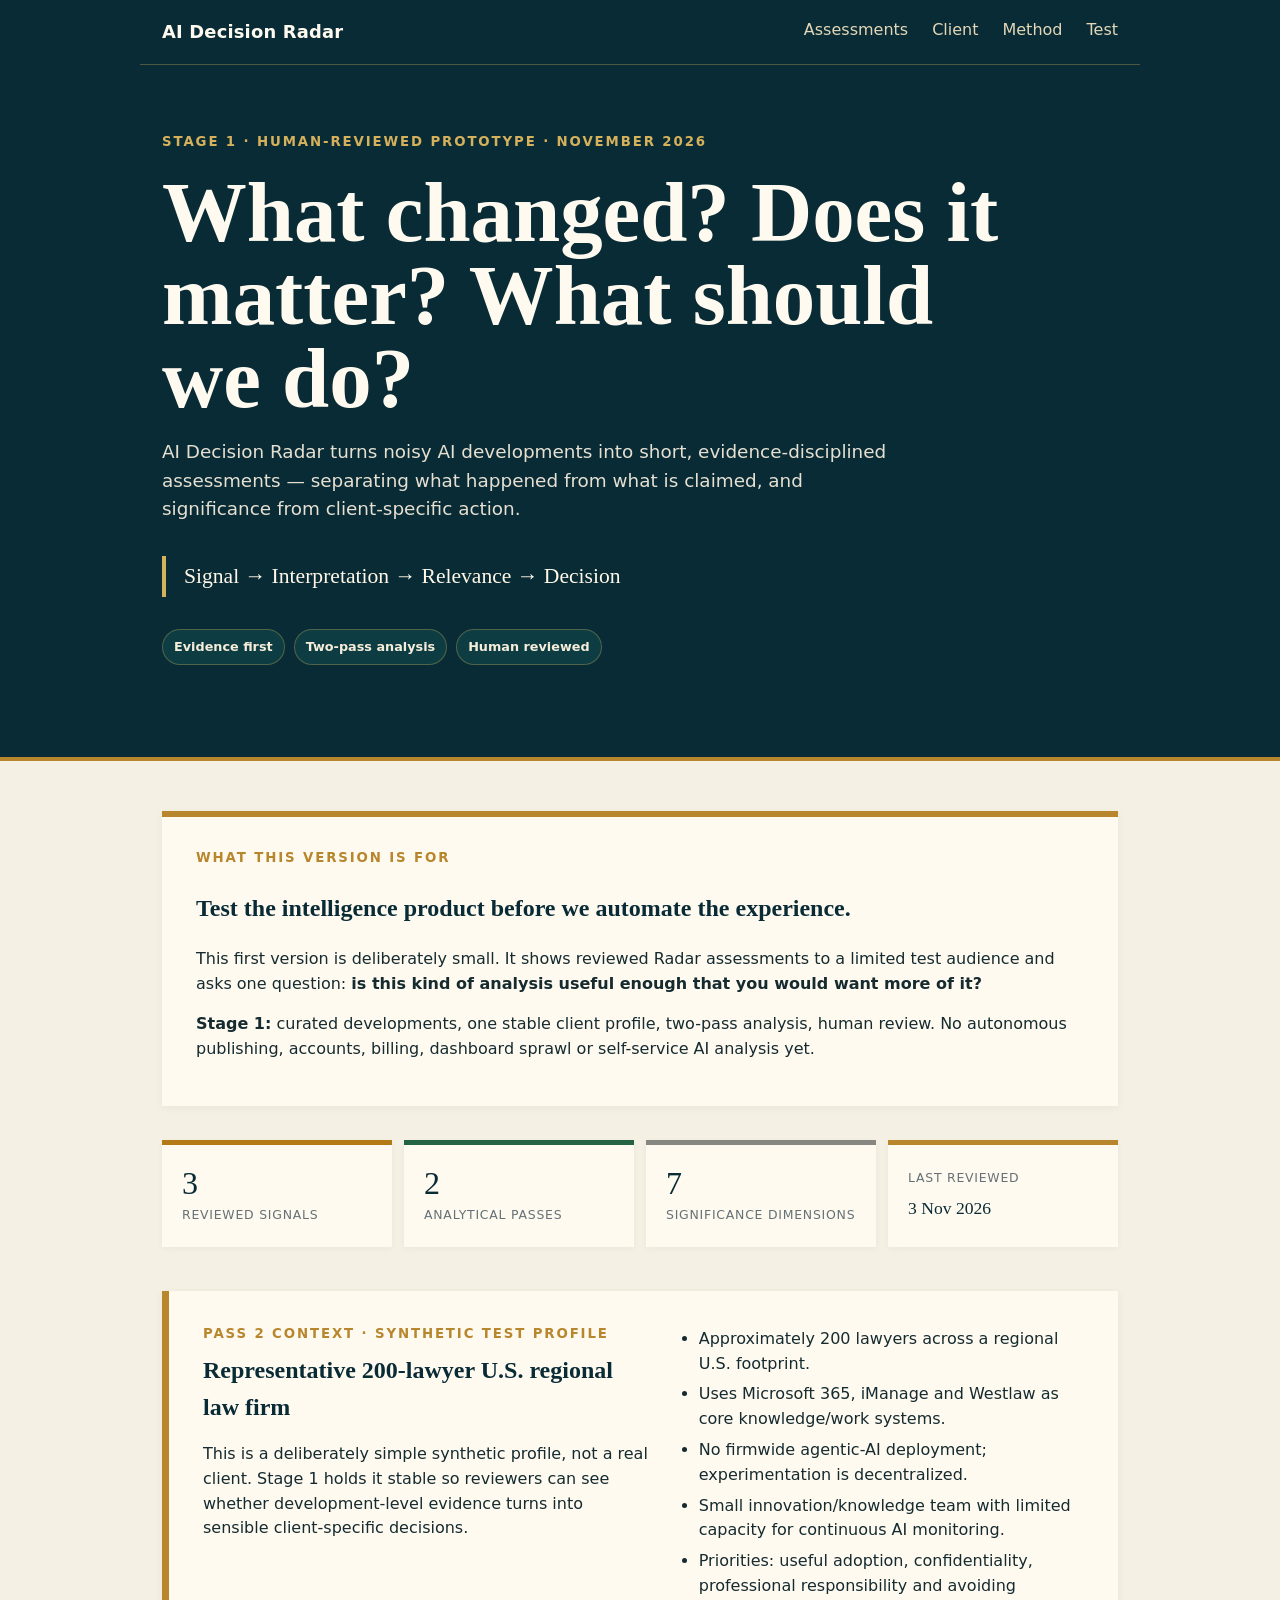
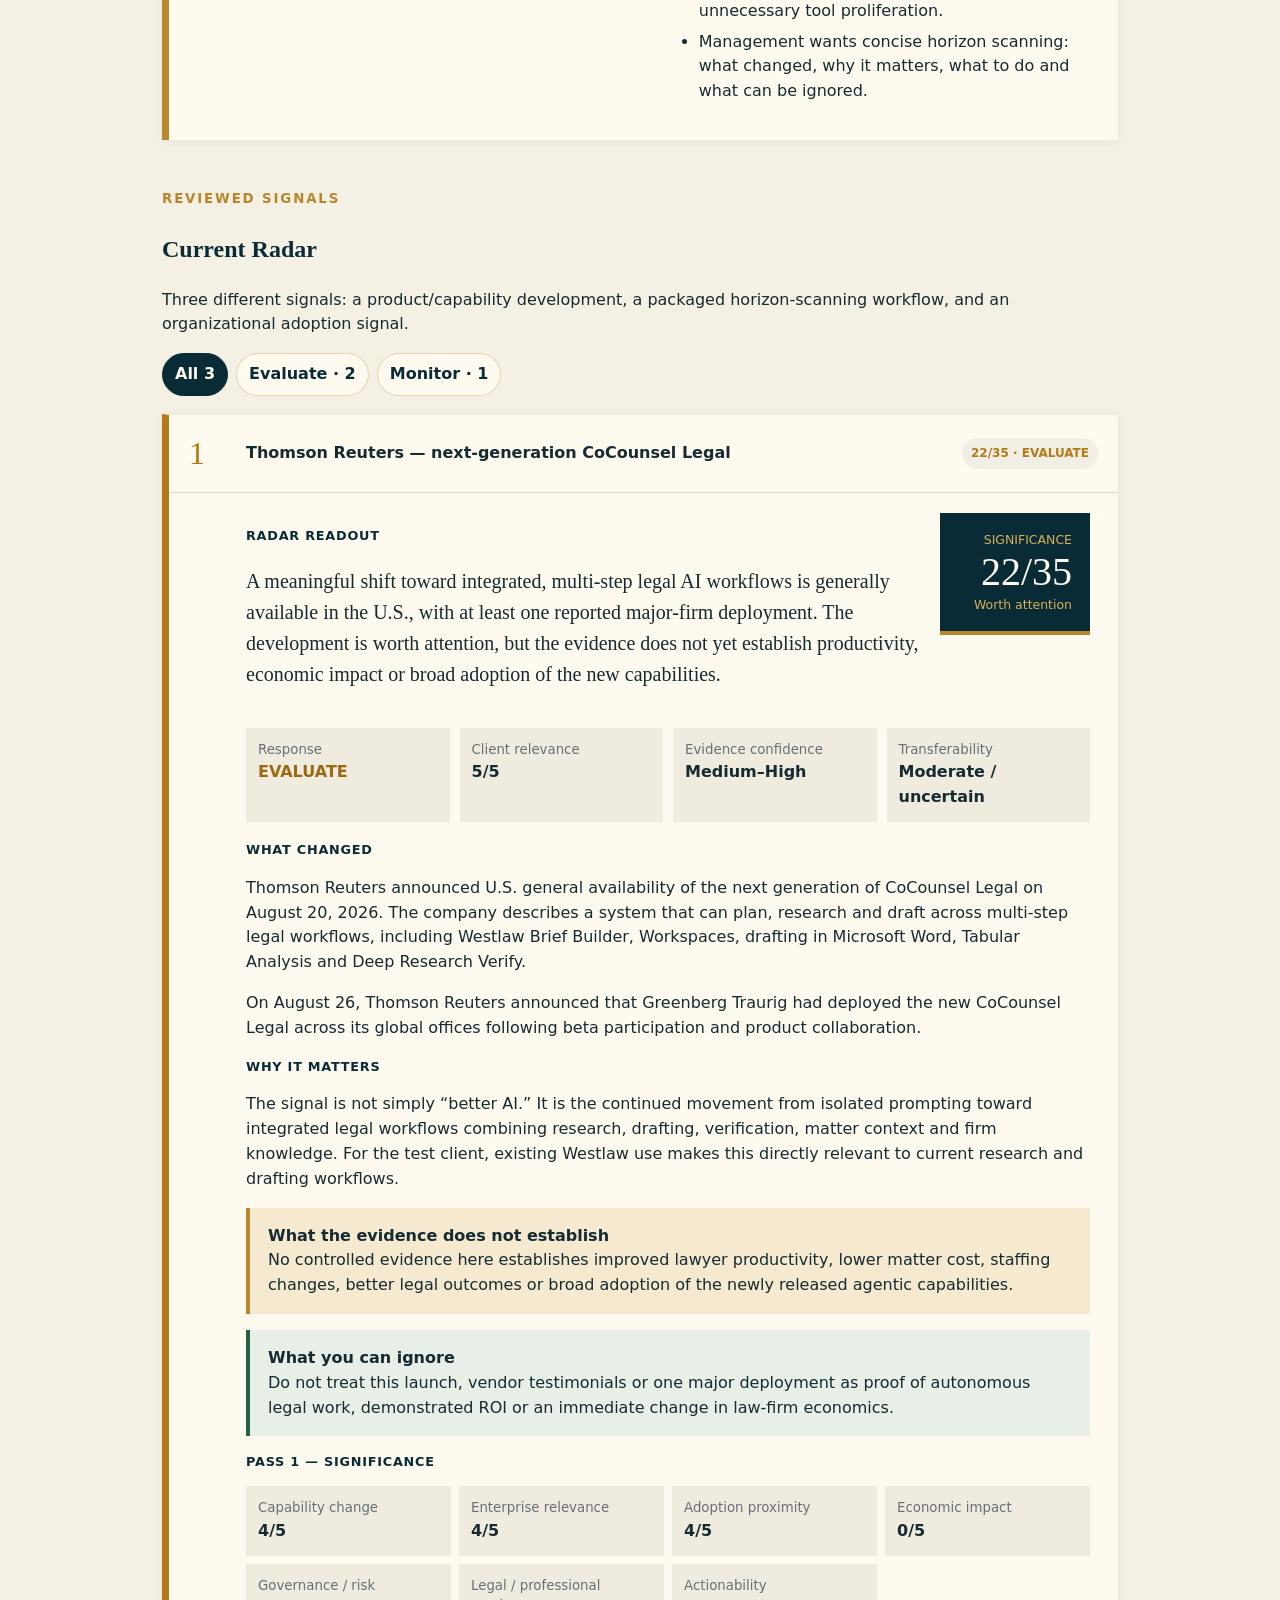
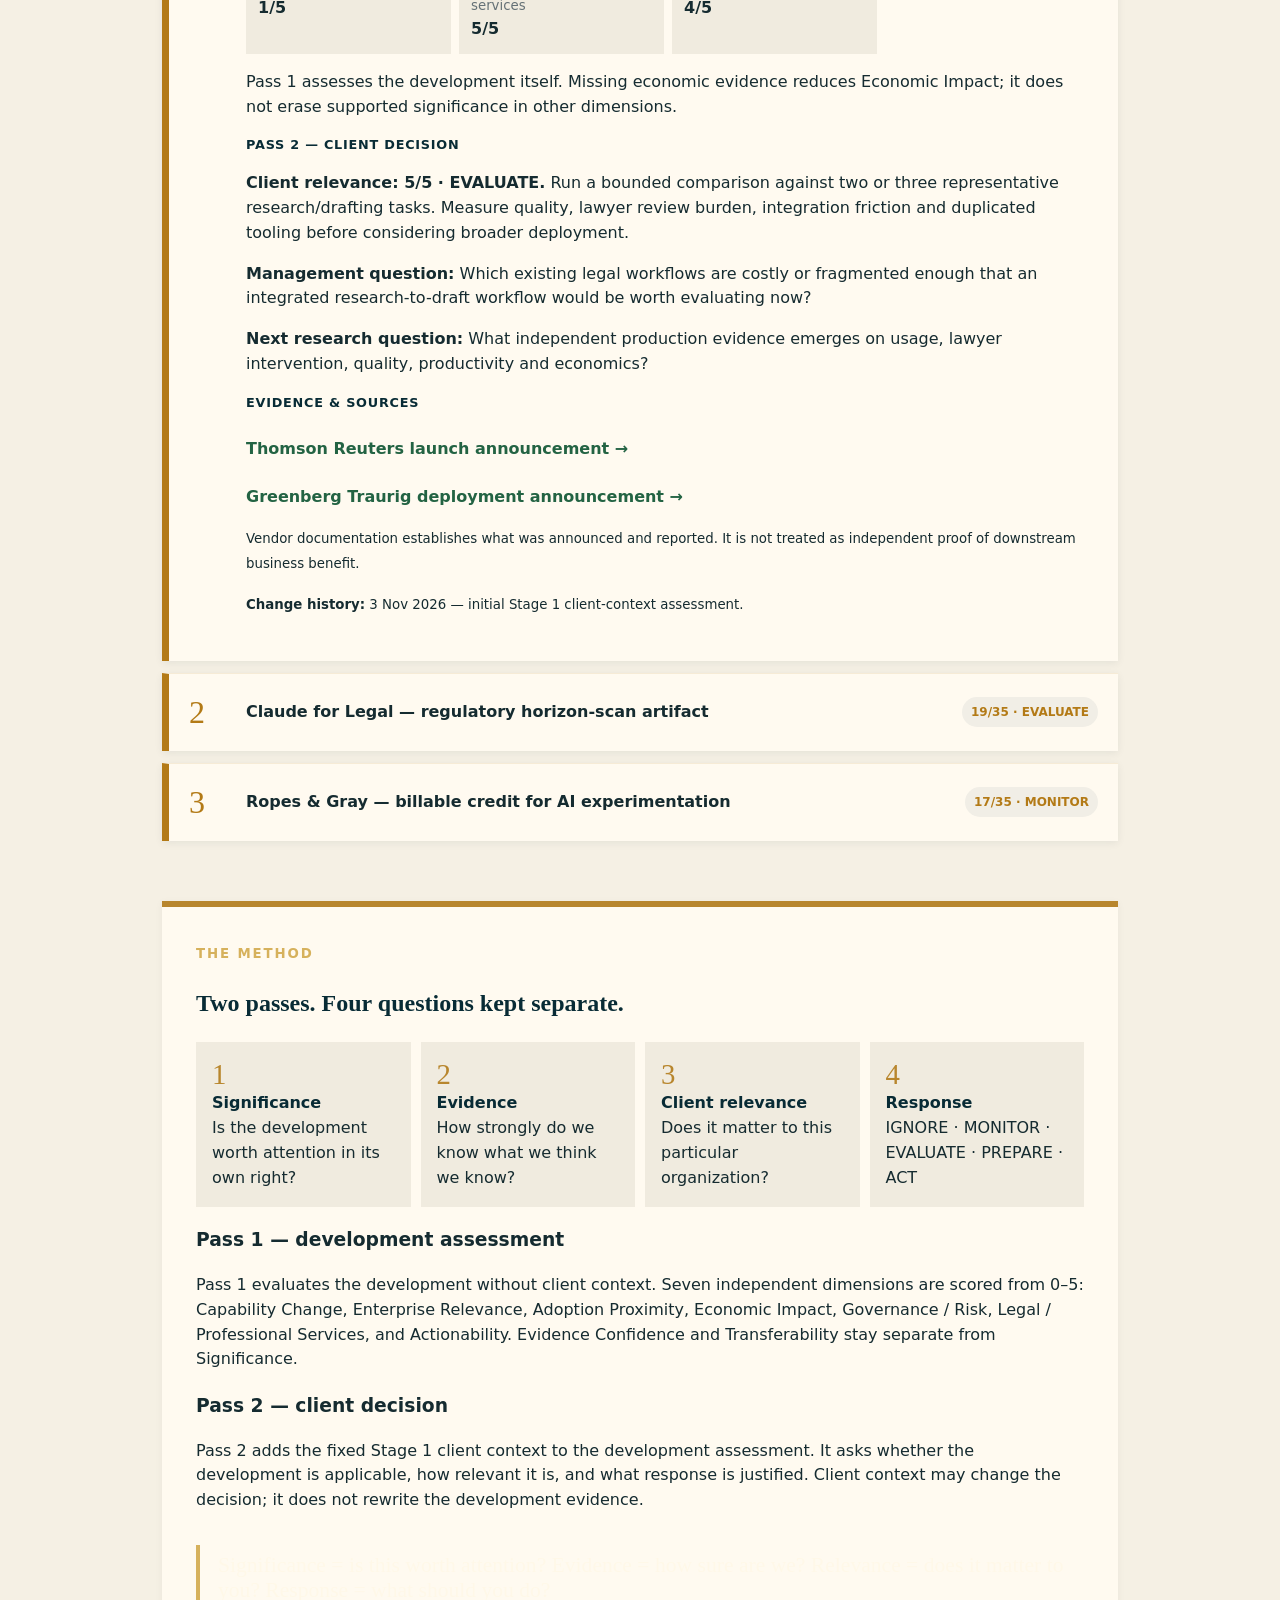
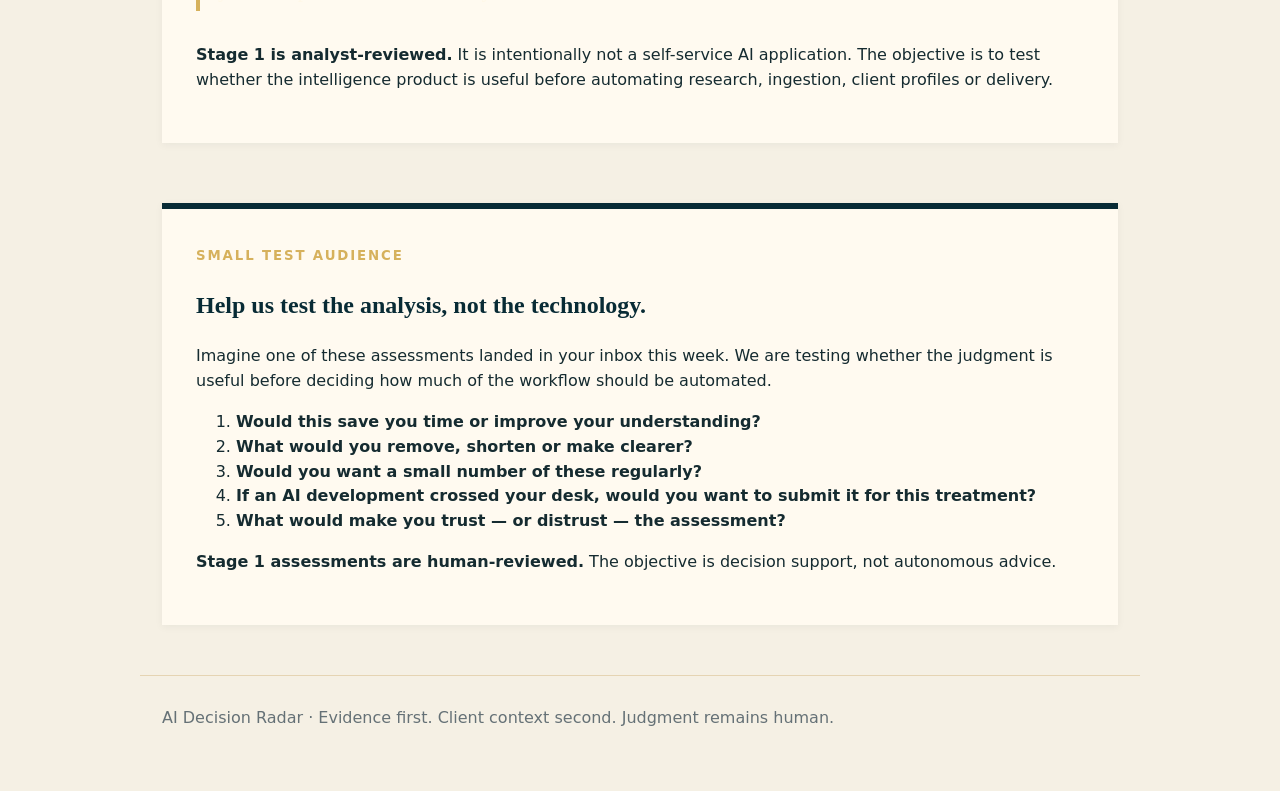
==== commit b8016646: "Expand Decision Radar Stage 1 with client context and third signal" ====
--- a/radar/index.html
+++ b/radar/index.html
@@ -1,367 +1,278 @@
 <!doctype html>
 <html lang="en">
 <head>
-  <meta charset="utf-8">
-  <meta name="viewport" content="width=device-width,initial-scale=1">
-  <meta name="description" content="AI Decision Radar — curated, evidence-disciplined AI developments translated into significance, relevance and decisions.">
-  <title>AI Decision Radar — Stage 1</title>
-  <link rel="stylesheet" href="styles.css">
+<meta charset="utf-8">
+<meta name="viewport" content="width=device-width,initial-scale=1">
+<meta name="description" content="AI Decision Radar — Stage 1 human-reviewed prototype.">
+<title>AI Decision Radar — Stage 1</title>
+<link rel="stylesheet" href="../styles.css">
+<style>
+.radar-note{background:#fffaf0;border-top:6px solid #b8862d;padding:28px 34px;margin:0 0 34px;box-shadow:0 2px 8px #082b350d}
+.client-card{display:grid;grid-template-columns:1.1fr 1fr;gap:30px;background:#fffaf0;padding:30px 34px;margin:0 0 46px;border-left:7px solid #b8862d;box-shadow:0 2px 8px #082b3510}
+.client-card small,.section-kicker{letter-spacing:.14em;font-weight:800;color:#b8862d}.client-card h2{margin:.25em 0}.client-card ul{margin:0;padding-left:20px}.client-card li{margin:6px 0}
+.signal-head{display:grid;grid-template-columns:1fr auto;gap:18px;align-items:start}
+.signal-score{background:#082b35;color:#fffaf0;padding:14px 18px;min-width:150px;text-align:right;border-bottom:4px solid #b8862d}
+.signal-score strong{display:block;font:2.5rem Georgia;line-height:1}.signal-score span{font-size:.78rem;color:#d6b15c}
+.four{display:grid;grid-template-columns:repeat(4,1fr);gap:10px;margin:18px 0}.four div,.score7 div{background:#f0ebdf;padding:12px}
+.four small,.score7 small{display:block;color:#657176}.score7{display:grid;grid-template-columns:repeat(4,1fr);gap:8px;margin:14px 0}
+.call{padding:16px 18px;border-left:4px solid #b8862d;background:#f5ead0;margin:16px 0}.good{border-left-color:#236343;background:#e8efe7}
+.method4{display:grid;grid-template-columns:repeat(4,1fr);gap:10px}.method4 div{background:#f0ebdf;padding:16px}.method4 b{display:block;font:1.8rem Georgia;color:#b8862d}.method4 strong{display:block;color:#082b35}
+.filter-row{display:flex;gap:8px;flex-wrap:wrap;margin:0 0 18px}.filter-row button{border:1px solid #b8862d55;background:#fffaf0;padding:8px 12px;border-radius:99px;font:inherit;font-weight:700;color:#082b35;cursor:pointer}.filter-row button.active{background:#082b35;color:#fffaf0;border-color:#082b35}
+.response-evaluate{color:#9a6910}.response-monitor{color:#35647a}
+@media(max-width:700px){.signal-head,.four,.score7,.method4,.client-card{grid-template-columns:1fr 1fr}.signal-score{text-align:left}}
+@media(max-width:460px){.signal-head,.four,.score7,.method4,.client-card{grid-template-columns:1fr}}
+</style>
 </head>
 <body>
 <header>
-  <nav>
-    <b>AI Decision Radar</b>
-    <a href="#signals">Signals</a>
-    <a href="#client">Client lens</a>
-    <a href="#method">Method</a>
-  </nav>
-  <section class="hero">
-    <small>STAGE 1 · CURATED PROTOTYPE · 3 NOVEMBER 2026</small>
-    <h1>What changed. Does it matter. What should we do?</h1>
-    <p>AI developments translated into evidence-disciplined, decision-oriented assessments — separating the importance of the development from what it means for a particular organization.</p>
-    <blockquote>Signal → Interpretation → Relevance → Decision.</blockquote>
-    <div class="hero-chips">
-      <span>3 reviewed developments</span>
-      <span>2-pass methodology</span>
-      <span>Human-reviewed</span>
-    </div>
-  </section>
+<nav><b>AI Decision Radar</b><a href="#assessments">Assessments</a><a href="#client">Client</a><a href="#method">Method</a><a href="#test">Test</a></nav>
+<section class="hero">
+<small>STAGE 1 · HUMAN-REVIEWED PROTOTYPE · NOVEMBER 2026</small>
+<h1>What changed? Does it matter? What should we do?</h1>
+<p>AI Decision Radar turns noisy AI developments into short, evidence-disciplined assessments — separating what happened from what is claimed, and significance from client-specific action.</p>
+<blockquote>Signal → Interpretation → Relevance → Decision</blockquote>
+<p class="legend"><i>Evidence first</i><i>Two-pass analysis</i><i>Human reviewed</i></p>
+</section>
 </header>
 
 <main>
-  <section class="stage-note">
-    <strong>What Stage 1 is testing</strong>
-    <p>This is a deliberately small, curated prototype for a limited test audience. The question is not whether the software impresses you. It is whether the analysis helps you decide what deserves attention, what it actually establishes, and what can safely be ignored.</p>
-  </section>
-
-  <section class="profile" id="client">
-    <div>
-      <small>REPRESENTATIVE CLIENT PROFILE · PASS 2</small>
-      <h2>Regional law firm · ~200 lawyers</h2>
-      <p>Exploring generative AI, Microsoft 365 and iManage environment, no single legal-AI platform standardized across the firm, cautious governance posture, limited innovation bandwidth. The firm wants practical guidance on what deserves evaluation now versus monitoring.</p>
-    </div>
-    <div class="profile-rule">
-      <strong>Pass 1 never sees this profile.</strong>
-      <span>Development significance is assessed first. Client context is applied only afterward.</span>
-    </div>
-  </section>
-
-  <section id="signals">
-    <div class="section-heading">
-      <div>
-        <small>THE CURRENT RADAR</small>
-        <h2>Three developments, three different signals</h2>
-      </div>
-      <p>Open each card and switch between <b>Pass 1</b> and <b>Pass 2</b>.</p>
-    </div>
-
-    <article class="signal-card" data-response="evaluate">
-      <div class="signal-top">
-        <div>
-          <small>LEGAL AI PRODUCT · REVIEWED 3 NOV 2026</small>
-          <h3>Thomson Reuters: next-generation CoCounsel Legal</h3>
-        </div>
-        <div class="score-block">
-          <span>Significance</span>
-          <strong>22/35</strong>
-          <em>Worth attention</em>
-        </div>
-      </div>
-
-      <div class="signal-summary">
-        <p><b>Bottom line:</b> A meaningful move toward integrated, agentic legal workflows with real availability and at least one major-firm deployment — but no controlled evidence yet of productivity, cost or legal-outcome gains.</p>
-      </div>
-
-      <div class="pass-tabs" role="tablist" aria-label="CoCounsel analysis views">
-        <button class="pass-tab active" data-target="cocounsel-p1" type="button">Pass 1 · Development</button>
-        <button class="pass-tab" data-target="cocounsel-p2" type="button">Pass 2 · Client</button>
-      </div>
-
-      <div class="pass-panel active" id="cocounsel-p1">
-        <div class="two-col">
-          <section>
-            <h4>What changed</h4>
-            <p>Thomson Reuters made the next generation of CoCounsel Legal generally available in the United States. It combines research, drafting, verification and matter-centric workflows, including Westlaw Brief Builder, a Drafting Agent, Tabular Analysis and Deep Research Verify. Thomson Reuters says the system is built on Anthropic's Claude Agent SDK.</p>
-          </section>
-          <section>
-            <h4>Why it matters</h4>
-            <p>The development moves legal AI further from isolated prompts toward multi-step workflows that connect research, drafting, firm knowledge and verification. That is strategically more important than another incremental chatbot feature.</p>
-          </section>
-        </div>
-
-        <div class="dimensions" aria-label="CoCounsel significance scores">
-          <div><span>Capability</span><meter min="0" max="5" value="4">4/5</meter><b>4</b></div>
-          <div><span>Enterprise</span><meter min="0" max="5" value="4">4/5</meter><b>4</b></div>
-          <div><span>Adoption proximity</span><meter min="0" max="5" value="4">4/5</meter><b>4</b></div>
-          <div><span>Economic impact</span><meter min="0" max="5" value="0">0/5</meter><b>0</b></div>
-          <div><span>Governance / risk</span><meter min="0" max="5" value="1">1/5</meter><b>1</b></div>
-          <div><span>Legal / professional</span><meter min="0" max="5" value="5">5/5</meter><b>5</b></div>
-          <div><span>Actionability</span><meter min="0" max="5" value="4">4/5</meter><b>4</b></div>
-        </div>
-
-        <div class="evidence-strip">
-          <div><span>Evidence confidence</span><strong>Medium–High</strong></div>
-          <div><span>Transferability</span><strong>Moderate / uncertain</strong></div>
-        </div>
-
-        <section class="callout">
-          <h4>What the evidence does not establish</h4>
-          <p>No controlled comparison establishes effects on lawyer productivity, matter cost, staffing, realization, legal outcomes or error rates. CoCounsel's broader user count should not be treated as adoption of the newly released agentic capabilities.</p>
-        </section>
-
-        <section class="ignore">
-          <h4>What you can ignore</h4>
-          <p>Claims that this announcement proves autonomous legal work, demonstrated ROI, or a broad change in law-firm economics.</p>
-        </section>
-
-        <div class="sources">
-          <a href="https://www.thomsonreuters.com/en/press-releases/2026/august/thomson-reuters-launches-next-generation-of-cocounsel-legal-the-ai-ecosystem-built-for-legal-professionals" target="_blank" rel="noopener">Primary source · launch</a>
-          <a href="https://www.thomsonreuters.com/en/press-releases/2026/august/greenberg-traurig-deploys-the-next-generation-of-cocounsel-legal" target="_blank" rel="noopener">Primary source · Greenberg Traurig deployment</a>
-        </div>
-      </div>
-
-      <div class="pass-panel" id="cocounsel-p2">
-        <div class="decision-grid">
-          <div class="decision response-evaluate">
-            <span>CLIENT RESPONSE</span>
-            <strong>EVALUATE</strong>
-          </div>
-          <div>
-            <span>Client relevance</span>
-            <strong>4/5 · High</strong>
-          </div>
-        </div>
-        <h4>Why for this client</h4>
-        <p>A 200-lawyer firm already exploring generative AI has a credible reason to compare CoCounsel's integrated legal workflow model with its current mix of Microsoft 365, iManage and point tools. General availability removes one barrier to evaluation, while the lack of demonstrated ROI argues against a broad commitment based on the announcement alone.</p>
-        <h4>Recommended next move</h4>
-        <p>Run a bounded evaluation against two or three representative workflows — for example litigation research-to-draft and document-heavy analysis — using the firm's own quality, time and review criteria. Treat vendor productivity claims as hypotheses to test.</p>
-        <h4>Management question</h4>
-        <p>Would an integrated legal-specific workflow materially reduce handoffs and review effort compared with the firm's existing tools?</p>
-      </div>
-    </article>
-
-    <article class="signal-card" data-response="monitor">
-      <div class="signal-top">
-        <div>
-          <small>LEGAL AI FOUNDATION · REVIEWED 3 NOV 2026</small>
-          <h3>OpenAI: Astra for Law</h3>
-        </div>
-        <div class="score-block">
-          <span>Significance</span>
-          <strong>17/35</strong>
-          <em>Meaningful, bounded signal</em>
-        </div>
-      </div>
-
-      <div class="signal-summary">
-        <p><b>Bottom line:</b> Quantitative evidence shows better performance than the stated GPT-6 Astra web-search baseline on a bounded legal-research benchmark. Production performance, broad availability and economic impact remain unestablished.</p>
-      </div>
-
-      <div class="pass-tabs" role="tablist" aria-label="Astra for Law analysis views">
-        <button class="pass-tab active" data-target="astra-p1" type="button">Pass 1 · Development</button>
-        <button class="pass-tab" data-target="astra-p2" type="button">Pass 2 · Client</button>
-      </div>
-
-      <div class="pass-panel active" id="astra-p1">
-        <div class="two-col">
-          <section>
-            <h4>What changed</h4>
-            <p>OpenAI introduced Astra for Law, combining GPT-6 Astra with a dedicated legal search index, legal-analysis instructions and legal ecosystem plugins. On 200 U.S. legal-research questions, OpenAI reported a 54.0% overall correctness pass rate versus 38.7% for GPT-6 Astra using web search alone at the same highest reasoning effort.</p>
-          </section>
-          <section>
-            <h4>Why it matters</h4>
-            <p>This is unusually useful quantitative evidence for a legal-AI launch. But it is evidence about a defined research benchmark — not a demonstration of law-firm productivity, matter economics or generalized legal competence.</p>
-          </section>
-        </div>
-
-        <div class="dimensions" aria-label="Astra significance scores">
-          <div><span>Capability</span><meter min="0" max="5" value="3">3/5</meter><b>3</b></div>
-          <div><span>Enterprise</span><meter min="0" max="5" value="3">3/5</meter><b>3</b></div>
-          <div><span>Adoption proximity</span><meter min="0" max="5" value="1">1/5</meter><b>1</b></div>
-          <div><span>Economic impact</span><meter min="0" max="5" value="0">0/5</meter><b>0</b></div>
-          <div><span>Governance / risk</span><meter min="0" max="5" value="2">2/5</meter><b>2</b></div>
-          <div><span>Legal / professional</span><meter min="0" max="5" value="5">5/5</meter><b>5</b></div>
-          <div><span>Actionability</span><meter min="0" max="5" value="3">3/5</meter><b>3</b></div>
-        </div>
-
-        <div class="evidence-strip">
-          <div><span>Evidence confidence</span><strong>Medium–High for benchmark result</strong></div>
-          <div><span>Transferability</span><strong>Unknown</strong></div>
-        </div>
-
-        <section class="callout">
-          <h4>What the evidence does not establish</h4>
-          <p>The 54.0% result is not “54% accurate at law.” It does not establish lawyer productivity, client outcomes, matter cost, staffing effects or performance in production law-firm workflows. Initial access is limited rather than generally available.</p>
-        </section>
-
-        <section class="ignore">
-          <h4>What you can ignore</h4>
-          <p>Claims that a benchmark improvement alone proves superior real-world legal work, broad adoption, or economic value.</p>
-        </section>
-
-        <div class="sources">
-          <a href="https://openai.com/index/astra-for-law/" target="_blank" rel="noopener">Primary source · OpenAI launch and benchmark</a>
-          <a href="https://help.openai.com/en/articles/20001528-astra-for-law" target="_blank" rel="noopener">Primary source · current access details</a>
-        </div>
-      </div>
-
-      <div class="pass-panel" id="astra-p2">
-        <div class="decision-grid">
-          <div class="decision response-monitor">
-            <span>CLIENT RESPONSE</span>
-            <strong>MONITOR</strong>
-          </div>
-          <div>
-            <span>Client relevance</span>
-            <strong>3/5 · Moderate</strong>
-          </div>
-        </div>
-        <h4>Why for this client</h4>
-        <p>The benchmark result is relevant to a firm evaluating AI-assisted legal research, but restricted access and the absence of production evidence make immediate platform evaluation less compelling than with a generally available product.</p>
-        <h4>What would move this to EVALUATE</h4>
-        <p>Broader access, independent comparative testing, meaningful production deployments, or evidence that the legal configuration materially improves the firm's priority workflows relative to tools it can already buy.</p>
-        <h4>Management question</h4>
-        <p>What evidence would justify adding a frontier-model legal foundation to the firm's existing legal-AI evaluation queue?</p>
-      </div>
-    </article>
-
-    <article class="signal-card" data-response="monitor">
-      <div class="signal-top">
-        <div>
-          <small>ENTERPRISE AI INTEGRATION · REVIEWED 3 NOV 2026</small>
-          <h3>Salesforce + Anthropic: Claudeforce</h3>
-        </div>
-        <div class="score-block">
-          <span>Significance</span>
-          <strong>14/35</strong>
-          <em>Enterprise interface signal</em>
-        </div>
-      </div>
-
-      <div class="signal-summary">
-        <p><b>Bottom line:</b> The notable development is not a new frontier-model capability. It is Claude becoming an interface to live enterprise context and, for selected Salesforce operations, governed write actions. Business impact is not yet established.</p>
-      </div>
-
-      <div class="pass-tabs" role="tablist" aria-label="Claudeforce analysis views">
-        <button class="pass-tab active" data-target="claudeforce-p1" type="button">Pass 1 · Development</button>
-        <button class="pass-tab" data-target="claudeforce-p2" type="button">Pass 2 · Client</button>
-      </div>
-
-      <div class="pass-panel active" id="claudeforce-p1">
-        <div class="two-col">
-          <section>
-            <h4>What changed</h4>
-            <p>Salesforce and Anthropic launched Salesforce in Claude under the Claudeforce partnership. The beta connects Claude to live Salesforce context with 37 prebuilt sales skills. Current Salesforce documentation says many skills remain read- or draft-oriented, while selected skills can create or update records when administrators permit the relevant MCP actions.</p>
-          </section>
-          <section>
-            <h4>Why it matters</h4>
-            <p>The strategic signal is a possible shift in the user interface to enterprise software: ask the AI, assemble context across systems, then take governed action in the underlying system. That could matter well beyond CRM if the pattern proves reliable and adoptable.</p>
-          </section>
-        </div>
-
-        <div class="dimensions" aria-label="Claudeforce significance scores">
-          <div><span>Capability</span><meter min="0" max="5" value="1">1/5</meter><b>1</b></div>
-          <div><span>Enterprise</span><meter min="0" max="5" value="4">4/5</meter><b>4</b></div>
-          <div><span>Adoption proximity</span><meter min="0" max="5" value="3">3/5</meter><b>3</b></div>
-          <div><span>Economic impact</span><meter min="0" max="5" value="0">0/5</meter><b>0</b></div>
-          <div><span>Governance / risk</span><meter min="0" max="5" value="3">3/5</meter><b>3</b></div>
-          <div><span>Legal / professional</span><meter min="0" max="5" value="0">0/5</meter><b>0</b></div>
-          <div><span>Actionability</span><meter min="0" max="5" value="3">3/5</meter><b>3</b></div>
-        </div>
-
-        <div class="evidence-strip">
-          <div><span>Evidence confidence</span><strong>Medium–High on product state</strong></div>
-          <div><span>Transferability</span><strong>Moderate / uncertain</strong></div>
-        </div>
-
-        <section class="callout">
-          <h4>What the evidence does not establish</h4>
-          <p>No evidence here establishes higher win rates, lower administrative cost, broad customer adoption, or material economic return. The broader idea of “AI operating enterprise software” remains ahead of the observed production evidence.</p>
-        </section>
-
-        <section class="ignore">
-          <h4>What you can ignore</h4>
-          <p>Marketing language that treats the partnership itself as proof that Claude can reliably run Salesforce end-to-end or that CRM economics have changed.</p>
-        </section>
-
-        <div class="sources">
-          <a href="https://www.salesforce.com/news/press-releases/2026/08/26/salesforce-and-anthropic-announce-claudeforce/" target="_blank" rel="noopener">Primary source · Claudeforce announcement</a>
-          <a href="https://claude.com/blog/salesforce-in-claude" target="_blank" rel="noopener">Primary source · Salesforce in Claude beta</a>
-          <a href="https://help.salesforce.com/s/articleView?id=ai.set_tool_restrictions.htm&language=en_US&type=5" target="_blank" rel="noopener">Primary source · governed create/update controls</a>
-        </div>
-      </div>
-
-      <div class="pass-panel" id="claudeforce-p2">
-        <div class="decision-grid">
-          <div class="decision response-monitor">
-            <span>CLIENT RESPONSE</span>
-            <strong>MONITOR</strong>
-          </div>
-          <div>
-            <span>Client relevance</span>
-            <strong>2/5 · Limited today</strong>
-          </div>
-        </div>
-        <h4>Why for this client</h4>
-        <p>The firm is not primarily a sales organization and this development does not directly alter legal work. Its relevance is architectural: it demonstrates how enterprise systems may increasingly be consumed through AI interfaces with inherited permissions and governed actions.</p>
-        <h4>What would move this to EVALUATE</h4>
-        <p>The same pattern appearing in systems the firm relies on directly — document management, matter management, finance, knowledge or legal research — with credible evidence that governed actions work reliably in production.</p>
-        <h4>Management question</h4>
-        <p>Which systems in the firm's stack would create real value if users could move from natural-language request to governed action without navigating the application itself?</p>
-      </div>
-    </article>
-  </section>
-
-  <section class="panel" id="method">
-    <small>METHOD</small>
-    <h2>Two questions, answered in the right order</h2>
-    <div class="method-grid">
-      <div>
-        <span>PASS 1</span>
-        <h3>How significant is the development?</h3>
-        <p>Assess the development itself across seven dimensions: Capability Change, Enterprise Relevance, Adoption Proximity, Economic Impact, Governance/Risk, Legal/Professional Services and Actionability.</p>
-        <p><b>No client context is allowed to influence this pass.</b></p>
-      </div>
-      <div>
-        <span>PASS 2</span>
-        <h3>What does it mean for this client?</h3>
-        <p>Apply the client profile only after the development assessment is complete. Judge client relevance and choose a response: IGNORE, MONITOR, EVALUATE, PREPARE or ACT.</p>
-        <p><b>High significance does not automatically mean ACT.</b></p>
-      </div>
-    </div>
-    <blockquote>Significance = is it worth attention? Evidence = how sure are we? Relevance = does it matter to you? Response = what should you do?</blockquote>
-    <h3>Evidence discipline</h3>
-    <p>Vendor claim is not independent evidence. Availability is not adoption. A benchmark is not production performance. A workflow result is not automatically a capability change. No evidence of an effect is not evidence that the effect is zero.</p>
-  </section>
-
-  <section class="panel history">
-    <small>CHANGE HISTORY</small>
-    <h2>Stage 1</h2>
-    <ul>
-      <li><b>3 Nov 2026</b> — Initial curated website prototype created for a small test audience.</li>
-      <li><b>Methodology reset retained</b> — development significance is assessed independently from client relevance and evidence confidence.</li>
-      <li><b>Deliberate scope boundary</b> — no autonomous research, user accounts, billing, dashboards or self-service model calls in Stage 1.</li>
-    </ul>
-  </section>
+<section class="radar-note">
+<small class="section-kicker">WHAT THIS VERSION IS FOR</small>
+<h2>Test the intelligence product before we automate the experience.</h2>
+<p>This first version is deliberately small. It shows reviewed Radar assessments to a limited test audience and asks one question: <b>is this kind of analysis useful enough that you would want more of it?</b></p>
+<p><b>Stage 1:</b> curated developments, one stable client profile, two-pass analysis, human review. No autonomous publishing, accounts, billing, dashboard sprawl or self-service AI analysis yet.</p>
+</section>
+
+<section class="dashboard">
+<div class="metric emerging"><strong>3</strong><span>Reviewed signals</span></div>
+<div class="metric established"><strong>2</strong><span>Analytical passes</span></div>
+<div class="metric speculative"><strong>7</strong><span>Significance dimensions</span></div>
+<div class="metric updated"><span>Last reviewed</span><strong>3 Nov 2026</strong></div>
+</section>
+
+<section class="client-card" id="client">
+<div>
+<small>PASS 2 CONTEXT · SYNTHETIC TEST PROFILE</small>
+<h2>Representative 200-lawyer U.S. regional law firm</h2>
+<p>This is a deliberately simple synthetic profile, not a real client. Stage 1 holds it stable so reviewers can see whether development-level evidence turns into sensible client-specific decisions.</p>
+</div>
+<ul>
+<li>Approximately 200 lawyers across a regional U.S. footprint.</li>
+<li>Uses Microsoft 365, iManage and Westlaw as core knowledge/work systems.</li>
+<li>No firmwide agentic-AI deployment; experimentation is decentralized.</li>
+<li>Small innovation/knowledge team with limited capacity for continuous AI monitoring.</li>
+<li>Priorities: useful adoption, confidentiality, professional responsibility and avoiding unnecessary tool proliferation.</li>
+<li>Management wants concise horizon scanning: what changed, why it matters, what to do and what can be ignored.</li>
+</ul>
+</section>
+
+<section id="assessments">
+<small class="section-kicker">REVIEWED SIGNALS</small>
+<h2>Current Radar</h2>
+<p>Three different signals: a product/capability development, a packaged horizon-scanning workflow, and an organizational adoption signal.</p>
+
+<div class="filter-row" aria-label="Filter assessments">
+<button class="active" data-filter="all" type="button">All 3</button>
+<button data-filter="evaluate" type="button">Evaluate · 2</button>
+<button data-filter="monitor" type="button">Monitor · 1</button>
+</div>
+
+<details class="rung emerging radar-signal evaluate" open>
+<summary><span>1</span><strong>Thomson Reuters — next-generation CoCounsel Legal</strong><em>22/35 · EVALUATE</em></summary>
+<div>
+<div class="signal-head">
+<div>
+<h3>Radar readout</h3>
+<p class="lead">A meaningful shift toward integrated, multi-step legal AI workflows is generally available in the U.S., with at least one reported major-firm deployment. The development is worth attention, but the evidence does not yet establish productivity, economic impact or broad adoption of the new capabilities.</p>
+</div>
+<div class="signal-score"><span>SIGNIFICANCE</span><strong>22/35</strong><span>Worth attention</span></div>
+</div>
+
+<div class="four">
+<div><small>Response</small><b class="response-evaluate">EVALUATE</b></div>
+<div><small>Client relevance</small><b>5/5</b></div>
+<div><small>Evidence confidence</small><b>Medium–High</b></div>
+<div><small>Transferability</small><b>Moderate / uncertain</b></div>
+</div>
+
+<h3>What changed</h3>
+<p>Thomson Reuters announced U.S. general availability of the next generation of CoCounsel Legal on August 20, 2026. The company describes a system that can plan, research and draft across multi-step legal workflows, including Westlaw Brief Builder, Workspaces, drafting in Microsoft Word, Tabular Analysis and Deep Research Verify.</p>
+<p>On August 26, Thomson Reuters announced that Greenberg Traurig had deployed the new CoCounsel Legal across its global offices following beta participation and product collaboration.</p>
+
+<h3>Why it matters</h3>
+<p>The signal is not simply “better AI.” It is the continued movement from isolated prompting toward integrated legal workflows combining research, drafting, verification, matter context and firm knowledge. For the test client, existing Westlaw use makes this directly relevant to current research and drafting workflows.</p>
+
+<div class="call"><b>What the evidence does not establish</b><br>No controlled evidence here establishes improved lawyer productivity, lower matter cost, staffing changes, better legal outcomes or broad adoption of the newly released agentic capabilities.</div>
+<div class="call good"><b>What you can ignore</b><br>Do not treat this launch, vendor testimonials or one major deployment as proof of autonomous legal work, demonstrated ROI or an immediate change in law-firm economics.</div>
+
+<h3>Pass 1 — significance</h3>
+<div class="score7">
+<div><small>Capability change</small><b>4/5</b></div>
+<div><small>Enterprise relevance</small><b>4/5</b></div>
+<div><small>Adoption proximity</small><b>4/5</b></div>
+<div><small>Economic impact</small><b>0/5</b></div>
+<div><small>Governance / risk</small><b>1/5</b></div>
+<div><small>Legal / professional services</small><b>5/5</b></div>
+<div><small>Actionability</small><b>4/5</b></div>
+</div>
+<p>Pass 1 assesses the development itself. Missing economic evidence reduces Economic Impact; it does not erase supported significance in other dimensions.</p>
+
+<h3>Pass 2 — client decision</h3>
+<p><b>Client relevance: 5/5 · EVALUATE.</b> Run a bounded comparison against two or three representative research/drafting tasks. Measure quality, lawyer review burden, integration friction and duplicated tooling before considering broader deployment.</p>
+<p><b>Management question:</b> Which existing legal workflows are costly or fragmented enough that an integrated research-to-draft workflow would be worth evaluating now?</p>
+<p><b>Next research question:</b> What independent production evidence emerges on usage, lawyer intervention, quality, productivity and economics?</p>
+
+<h3>Evidence & sources</h3>
+<p><a class="record-link" href="https://www.thomsonreuters.com/en/press-releases/2026/august/thomson-reuters-launches-next-generation-of-cocounsel-legal-the-ai-ecosystem-built-for-legal-professionals" target="_blank" rel="noopener">Thomson Reuters launch announcement →</a></p>
+<p><a class="record-link" href="https://www.thomsonreuters.com/en/press-releases/2026/august/greenberg-traurig-deploys-the-next-generation-of-cocounsel-legal" target="_blank" rel="noopener">Greenberg Traurig deployment announcement →</a></p>
+<p><small>Vendor documentation establishes what was announced and reported. It is not treated as independent proof of downstream business benefit.</small></p>
+<p><small><b>Change history:</b> 3 Nov 2026 — initial Stage 1 client-context assessment.</small></p>
+</div>
+</details>
+
+<details class="rung emerging radar-signal evaluate">
+<summary><span>2</span><strong>Claude for Legal — regulatory horizon-scan artifact</strong><em>19/35 · EVALUATE</em></summary>
+<div>
+<div class="signal-head">
+<div>
+<h3>Radar readout</h3>
+<p class="lead">Anthropic has productized a familiar advisory problem: mapping upcoming regulation against organizational context and ranking it by impact. This is a workflow/productization signal rather than a new foundation-model capability, but it is directly relevant to organizations trying to replace fragmented search and newsletter monitoring with contextualized intelligence.</p>
+</div>
+<div class="signal-score"><span>SIGNIFICANCE</span><strong>19/35</strong><span>Workflow signal</span></div>
+</div>
+
+<div class="four">
+<div><small>Response</small><b class="response-evaluate">EVALUATE</b></div>
+<div><small>Client relevance</small><b>4/5</b></div>
+<div><small>Evidence confidence</small><b>High</b></div>
+<div><small>Transferability</small><b>Unknown</b></div>
+</div>
+
+<h3>What changed</h3>
+<p>Anthropic added a legal-artifact gallery that includes a Regulatory horizon scan. Anthropic says the artifact maps upcoming regulations on a timeline using a company’s business and operating locations, ranks them by impact, and links findings to underlying sources.</p>
+
+<h3>Why it matters</h3>
+<p>The important signal is productization. A frontier-model provider is turning continuous regulatory overload into a repeatable legal workflow rather than leaving users with a blank chat box and a prompt. For the test client, which explicitly wants lower-burden horizon scanning, that is directly relevant.</p>
+
+<div class="call"><b>What the evidence does not establish</b><br>The announcement establishes the artifact and its intended workflow. It does not establish continuous autonomous monitoring, integration with a company’s live compliance evidence, improved compliance outcomes or reduced legal spend.</div>
+<div class="call good"><b>What you can ignore</b><br>Do not assume the phrase “horizon scan” means a persistent regulatory-intelligence service or a live compliance-management system.</div>
+
+<h3>Pass 1 — significance</h3>
+<div class="score7">
+<div><small>Capability change</small><b>2/5</b></div>
+<div><small>Enterprise relevance</small><b>3/5</b></div>
+<div><small>Adoption proximity</small><b>3/5</b></div>
+<div><small>Economic impact</small><b>0/5</b></div>
+<div><small>Governance / risk</small><b>4/5</b></div>
+<div><small>Legal / professional services</small><b>4/5</b></div>
+<div><small>Actionability</small><b>3/5</b></div>
+</div>
+
+<h3>Pass 2 — client decision</h3>
+<p><b>Client relevance: 4/5 · EVALUATE.</b> Test the artifact against one real horizon-scanning question and compare coverage, sourcing, update burden and usefulness against the firm’s current manual/newsletter process before building anything bespoke.</p>
+<p><b>Management question:</b> Which recurring regulatory or AI-policy watch currently consumes the most professional time without producing proportionate decision value?</p>
+<p><b>Next research question:</b> How well does the artifact retain organizational context, refresh sources over time and distinguish genuine applicability from merely relevant regulation?</p>
+
+<h3>Evidence & sources</h3>
+<p><a class="record-link" href="https://claude.com/resources/articles/introducing-artifacts-for-legal-work" target="_blank" rel="noopener">Anthropic — Introducing artifacts for legal work with Claude →</a></p>
+<p><small><b>Change history:</b> 3 Nov 2026 — initial Stage 1 assessment.</small></p>
+</div>
+</details>
+
+<details class="rung emerging radar-signal monitor">
+<summary><span>3</span><strong>Ropes &amp; Gray — billable credit for AI experimentation</strong><em>17/35 · MONITOR</em></summary>
+<div>
+<div class="signal-head">
+<div>
+<h3>Radar readout</h3>
+<p class="lead">There is no technology breakthrough here. The signal is organizational: a major firm is changing the incentives around AI learning and experimentation by allowing substantial billable-hour credit. That may matter more to real adoption than another product announcement, but it does not establish ROI or an industry-wide shift.</p>
+</div>
+<div class="signal-score"><span>SIGNIFICANCE</span><strong>17/35</strong><span>Adoption signal</span></div>
+</div>
+
+<div class="four">
+<div><small>Response</small><b class="response-monitor">MONITOR</b></div>
+<div><small>Client relevance</small><b>4/5</b></div>
+<div><small>Evidence confidence</small><b>Medium–High</b></div>
+<div><small>Transferability</small><b>Moderate</b></div>
+</div>
+
+<h3>What changed</h3>
+<p>Reuters reported on October 8, 2026 that Ropes &amp; Gray would allow more than 1,000 associates and counsel to count up to 100 hours of AI experimentation and training toward annual billing requirements. The report said the firm had devoted more than 35,000 associate hours to AI work during 2026.</p>
+
+<h3>Why it matters</h3>
+<p>Billable-hour expectations create a practical disincentive to spend time learning tools whose value is not yet certain. Crediting AI experimentation changes that incentive structure and treats AI fluency as professional development rather than extracurricular innovation work. This is an adoption signal, not a capability signal.</p>
+
+<div class="call"><b>What the evidence does not establish</b><br>The reported investment of lawyer time does not establish higher profitability, better legal work, lower staffing requirements, improved productivity or client benefit.</div>
+<div class="call good"><b>What you can ignore</b><br>Do not translate “35,000 hours invested” into demonstrated ROI. It is evidence of commitment and experimentation, not evidence of economic return.</div>
+
+<h3>Pass 1 — significance</h3>
+<div class="score7">
+<div><small>Capability change</small><b>0/5</b></div>
+<div><small>Enterprise relevance</small><b>4/5</b></div>
+<div><small>Adoption proximity</small><b>4/5</b></div>
+<div><small>Economic impact</small><b>1/5</b></div>
+<div><small>Governance / risk</small><b>1/5</b></div>
+<div><small>Legal / professional services</small><b>4/5</b></div>
+<div><small>Actionability</small><b>3/5</b></div>
+</div>
+<p>The framework can score an organizational development as significant even when Capability Change is zero. The dimensions are independent.</p>
+
+<h3>Pass 2 — client decision</h3>
+<p><b>Client relevance: 4/5 · MONITOR.</b> Do not copy the hours policy yet. Track how peer firms structure AI learning credit and whether they link it to specific workflow experiments, quality measures or adoption outcomes.</p>
+<p><b>Management question:</b> Are current utilization and billing incentives quietly discouraging lawyers from learning and testing tools the firm says it wants them to use?</p>
+<p><b>Next research question:</b> Do comparable firms adopt similar credit structures, and do any publish evidence of resulting productivity or client-delivery effects?</p>
+
+<h3>Evidence & sources</h3>
+<p><a class="record-link" href="https://www.reuters.com/legal/legalindustry/law-firms-give-lawyers-time-off-billing-grind-test-drive-ai-2026-10-08/" target="_blank" rel="noopener">Reuters reporting, 8 Oct 2026 →</a></p>
+<p><small>The policy is evidence of investment and changed incentives. It is not treated as evidence that AI has already produced the business benefits firms hope to achieve.</small></p>
+<p><small><b>Change history:</b> 3 Nov 2026 — initial Stage 1 client-context assessment.</small></p>
+</div>
+</details>
+</section>
+
+<section class="panel" id="method">
+<small>THE METHOD</small>
+<h2>Two passes. Four questions kept separate.</h2>
+<div class="method4">
+<div><b>1</b><strong>Significance</strong><span>Is the development worth attention in its own right?</span></div>
+<div><b>2</b><strong>Evidence</strong><span>How strongly do we know what we think we know?</span></div>
+<div><b>3</b><strong>Client relevance</strong><span>Does it matter to this particular organization?</span></div>
+<div><b>4</b><strong>Response</strong><span>IGNORE · MONITOR · EVALUATE · PREPARE · ACT</span></div>
+</div>
+<h3>Pass 1 — development assessment</h3>
+<p>Pass 1 evaluates the development without client context. Seven independent dimensions are scored from 0–5: Capability Change, Enterprise Relevance, Adoption Proximity, Economic Impact, Governance / Risk, Legal / Professional Services, and Actionability. Evidence Confidence and Transferability stay separate from Significance.</p>
+<h3>Pass 2 — client decision</h3>
+<p>Pass 2 adds the fixed Stage 1 client context to the development assessment. It asks whether the development is applicable, how relevant it is, and what response is justified. Client context may change the decision; it does not rewrite the development evidence.</p>
+<blockquote>Significance = is this worth attention? Evidence = how sure are we? Relevance = does it matter to you? Response = what should you do?</blockquote>
+<p><b>Stage 1 is analyst-reviewed.</b> It is intentionally not a self-service AI application. The objective is to test whether the intelligence product is useful before automating research, ingestion, client profiles or delivery.</p>
+</section>
+
+<section class="panel" id="test">
+<small>SMALL TEST AUDIENCE</small>
+<h2>Help us test the analysis, not the technology.</h2>
+<p>Imagine one of these assessments landed in your inbox this week. We are testing whether the judgment is useful before deciding how much of the workflow should be automated.</p>
+<ol>
+<li><b>Would this save you time or improve your understanding?</b></li>
+<li><b>What would you remove, shorten or make clearer?</b></li>
+<li><b>Would you want a small number of these regularly?</b></li>
+<li><b>If an AI development crossed your desk, would you want to submit it for this treatment?</b></li>
+<li><b>What would make you trust — or distrust — the assessment?</b></li>
+</ol>
+<p><b>Stage 1 assessments are human-reviewed.</b> The objective is decision support, not autonomous advice.</p>
+</section>
 </main>
 
-<footer>
-  <b>AI Decision Radar</b><br>
-  Evidence first. Judgment explicit. Client context applied separately.<br>
-  <small>Experimental, human-reviewed prototype. Not legal advice.</small>
-</footer>
+<footer>AI Decision Radar · Evidence first. Client context second. Judgment remains human.</footer>
 
 <script>
-document.querySelectorAll('.pass-tab').forEach(button=>{
-  button.addEventListener('click',()=>{
-    const card=button.closest('.signal-card');
-    card.querySelectorAll('.pass-tab').forEach(b=>b.classList.remove('active'));
-    card.querySelectorAll('.pass-panel').forEach(p=>p.classList.remove('active'));
-    button.classList.add('active');
-    const target=document.getElementById(button.dataset.target);
-    if(target) target.classList.add('active');
-  });
-});
+const buttons=[...document.querySelectorAll('.filter-row button')];
+const signals=[...document.querySelectorAll('.radar-signal')];
+buttons.forEach(button=>button.addEventListener('click',()=>{
+  const filter=button.dataset.filter;
+  signals.forEach(s=>s.hidden=filter!=='all'&&!s.classList.contains(filter));
+  buttons.forEach(b=>b.classList.toggle('active',b===button));
+}));
 </script>
 </body>
 </html>
--- a/styles.css
+++ b/styles.css
@@ -0,0 +1 @@
+*{box-sizing:border-box}:root{--cream:#f5f0e4;--paper:#fffaf0;--navy:#082b35;--teal:#0d3d42;--gold:#b8862d;--gold-light:#d6b15c;--green:#236343;--green-soft:#e8efe7;--amber:#b37a16;--amber-soft:#f5ead0;--grey:#858780;--grey-soft:#eeece5;--ink:#152b30;--muted:#657176}body{margin:0;background:var(--cream);color:var(--ink);font:16px/1.55 system-ui,sans-serif}header{background:var(--navy);color:var(--paper);border-bottom:4px solid var(--gold)}nav,main,.hero,footer{max-width:1000px;margin:auto}nav{padding:18px 22px;display:flex;gap:24px;border-bottom:1px solid #d6b15c55}nav b{margin-right:auto;font-size:1.12rem;letter-spacing:.01em}nav a{color:#e4d7b7;text-decoration:none}.hero{padding:64px 22px 74px}.hero small,.panel small{letter-spacing:.14em;font-weight:800;color:var(--gold-light)}h1,h2{font-family:Georgia,serif;color:var(--navy)}header h1{color:var(--paper)}h1{font-size:clamp(2.7rem,7vw,5.3rem);line-height:.98;max-width:850px;margin:.2em 0}.hero>p{max-width:750px;font-size:1.15rem;color:#e6e0d2}blockquote{border-left:4px solid var(--gold-light);margin:32px 0;padding:8px 18px;font:1.35rem Georgia;color:#fff8e8}.legend{display:flex;gap:9px;flex-wrap:wrap}.legend i{font-style:normal;background:var(--teal);border:1px solid #d6b15c55;padding:7px 11px;border-radius:99px;font-size:.8rem;font-weight:700;color:#f6edda}main{padding:50px 22px}.rung{--a:var(--grey);background:var(--paper);margin:12px 0;border-left:7px solid var(--a);box-shadow:0 2px 8px #082b3512;border-top:1px solid #b8862d22}.rung.established{--a:var(--green)}.rung.emerging{--a:var(--amber)}.rung.speculative{--a:var(--grey)}summary{cursor:pointer;display:grid;grid-template-columns:42px 1fr auto;gap:15px;align-items:center;padding:20px;list-style:none}summary span{font:2rem Georgia;color:var(--a)}summary em{font-style:normal;font-size:.75rem;font-weight:800;color:var(--a);background:#f1eee6;padding:6px 9px;border-radius:99px}.rung>div{border-top:1px solid #ded6c5;padding:20px 28px 28px 77px}.rung h3{font-size:.8rem;text-transform:uppercase;letter-spacing:.06em;color:var(--navy)}.panel{margin-top:60px;background:var(--paper);padding:34px;border-top:6px solid var(--navy);box-shadow:0 2px 8px #082b350d}.panel#method{border-top-color:var(--gold)}footer{padding:30px 22px 60px;color:var(--muted);border-top:1px solid #b8862d44}.dashboard{display:grid;grid-template-columns:repeat(4,1fr);gap:12px;margin:0 0 44px}.metric{background:var(--paper);padding:20px;border:0;border-top:5px solid var(--navy);box-shadow:0 2px 6px #082b350a;text-align:left;font:inherit;color:inherit}.metric strong{display:block;font:2rem Georgia;color:var(--navy)}.metric span{font-size:.78rem;text-transform:uppercase;letter-spacing:.06em;color:var(--muted)}.metric.established{border-color:var(--green)}.metric.emerging{border-color:var(--amber)}.metric.speculative{border-color:var(--grey)}.metric.updated{border-color:var(--gold)}.metric.updated strong{font-size:1.1rem;margin-top:8px}.filter-metric{cursor:pointer;transition:transform .15s ease,box-shadow .15s ease,background .15s ease}.filter-metric:hover,.filter-metric:focus-visible{transform:translateY(-2px);box-shadow:0 5px 14px #082b3520;outline:none}.filter-metric.active{background:#f3ead6;box-shadow:0 0 0 2px var(--gold),0 4px 12px #082b3518}.filter-status{margin:-22px 0 20px;padding:10px 14px;background:#eee6d6;border-left:4px solid var(--gold);font-size:.88rem;color:var(--muted)}.record-link{display:inline-block;margin-top:8px;font-weight:750;color:var(--green);text-decoration:none}.record-header nav b a{color:var(--paper)}.record-shell{max-width:860px}.back-link{display:inline-block;margin-bottom:24px;color:var(--muted);text-decoration:none}.record-card{background:var(--paper);box-shadow:0 2px 10px #082b3510;border-top:3px solid var(--gold)}.record-kicker{padding:22px 34px 0;font-size:.75rem;letter-spacing:.12em;font-weight:800;color:var(--gold)}.record-title{padding:4px 34px 30px;border-bottom:1px solid #ded6c5}.record-title h1{font-size:clamp(2.2rem,6vw,4rem);margin:.2em 0}.status{display:inline-block;padding:7px 11px;border-radius:99px;font-size:.8rem;font-weight:800;background:var(--green-soft);color:var(--green)}.record-card section{padding:28px 34px;border-bottom:1px solid #e5dece}.record-card section h2{margin-top:0;font-size:1.45rem}.lead{font:1.25rem/1.55 Georgia}.evidence-item{padding:16px 0;border-bottom:1px solid #e8e1d3}.evidence-item:last-child{border-bottom:0}.evidence-item h3{margin-bottom:4px;color:var(--navy)}.evidence-item h3 small{font-weight:500;color:var(--muted)}.evidence-item p{margin-top:4px}.evidence-item a,.record-card section a{color:var(--green)}.history{padding-left:20px}.record-nav{padding:24px 34px;max-width:none}.record-nav a:last-child{margin-left:auto;color:var(--green)}.record-nav a:first-child{color:var(--muted)}@media(max-width:650px){nav{padding:18px 22px}nav b{font-size:1.35rem;line-height:1.15}nav a{display:none}summary{grid-template-columns:32px 1fr}summary em{grid-column:2;width:max-content}.rung>div{padding:18px}.dashboard{grid-template-columns:1fr 1fr}.metric{min-height:126px}.record-card section,.record-title,.record-kicker{padding-left:22px;padding-right:22px}.record-header nav b a{display:block}}
